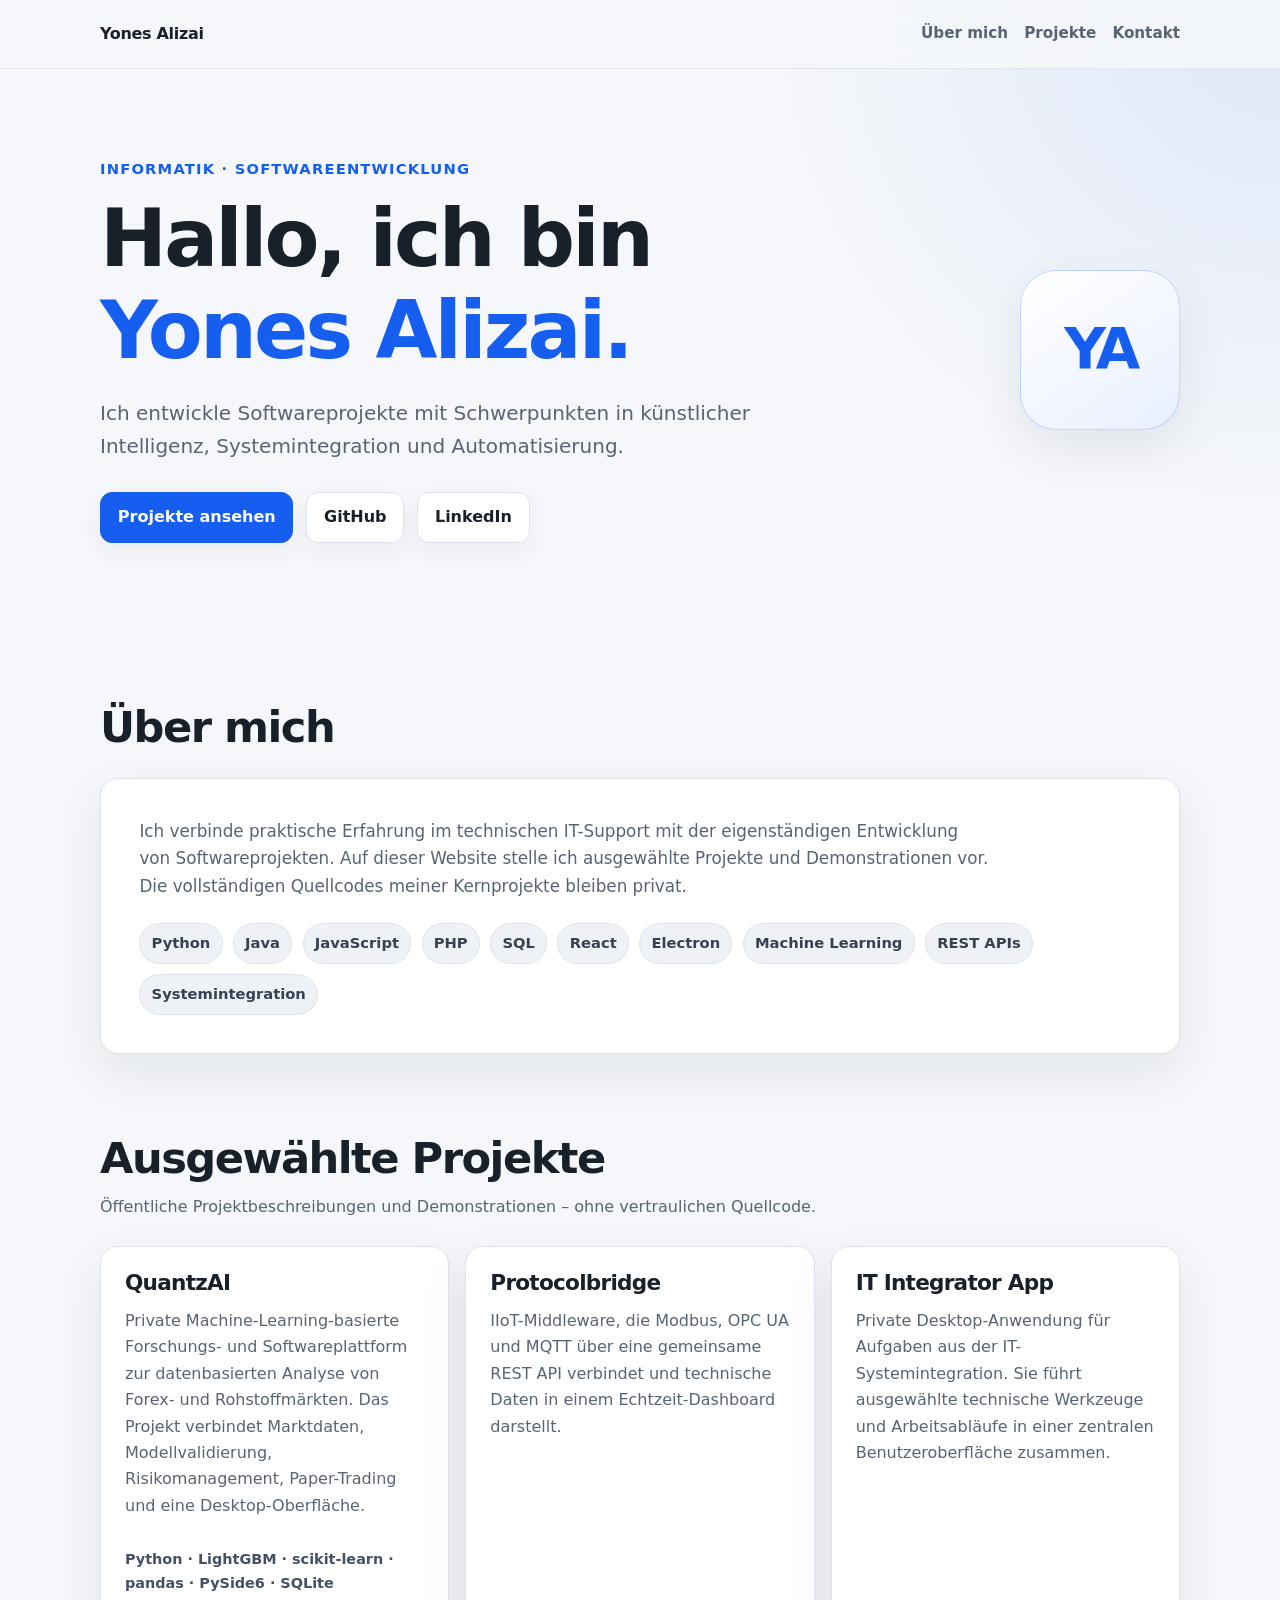
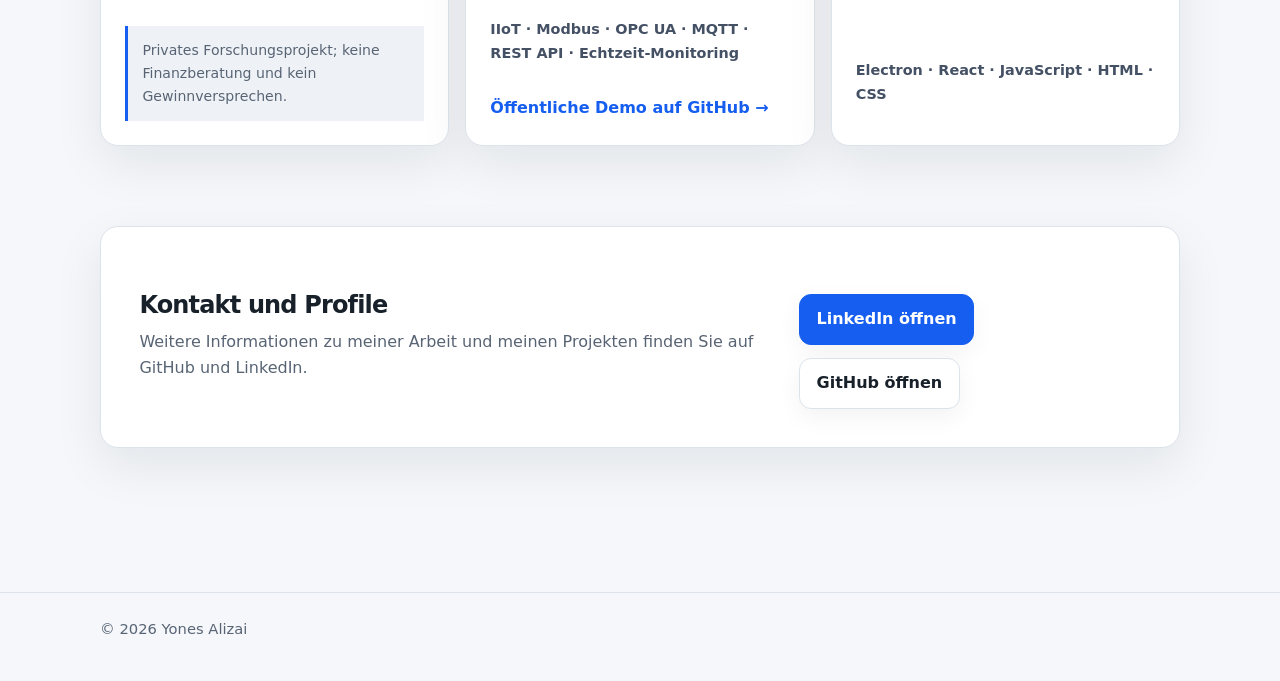
==== index.html @ c140646e "Add files via upload feat: persönliche Portfolio-Website erstellen" ====
<!doctype html>
<html lang="de">
<head>
  <meta charset="utf-8">
  <meta name="viewport" content="width=device-width, initial-scale=1">

  <title>Yones Alizai | Informatiker & Softwareentwickler</title>
  <meta name="description" content="Yones Alizai – Informatiker und Softwareentwickler mit Schwerpunkten in künstlicher Intelligenz, Systemintegration und Automatisierung. Projekte: QuantzAI, Protocolbridge und IT Integrator App.">
  <meta name="author" content="Yones Alizai">
  <meta name="robots" content="index, follow">
  <link rel="canonical" href="https://yonesit.github.io/">

  <meta property="og:type" content="website">
  <meta property="og:locale" content="de_DE">
  <meta property="og:title" content="Yones Alizai | Informatiker & Softwareentwickler">
  <meta property="og:description" content="Softwareentwicklung, künstliche Intelligenz, Systemintegration und Automatisierung.">
  <meta property="og:url" content="https://yonesit.github.io/">
  <meta property="og:site_name" content="Yones Alizai">

  <style>
    :root {
      --background: #f5f7fa;
      --surface: #ffffff;
      --surface-muted: #eef2f6;
      --text: #18202a;
      --text-muted: #586474;
      --accent: #155eef;
      --accent-dark: #0d47bd;
      --border: #dce3eb;
      --shadow: 0 18px 50px rgba(15, 23, 42, 0.08);
      --radius: 18px;
      --max-width: 1080px;
    }

    * {
      box-sizing: border-box;
    }

    html {
      scroll-behavior: smooth;
    }

    body {
      margin: 0;
      font-family: Inter, ui-sans-serif, system-ui, -apple-system, BlinkMacSystemFont,
        "Segoe UI", sans-serif;
      color: var(--text);
      background:
        radial-gradient(circle at top right, rgba(21, 94, 239, 0.10), transparent 32rem),
        var(--background);
      line-height: 1.65;
    }

    a {
      color: inherit;
    }

    .container {
      width: min(calc(100% - 2rem), var(--max-width));
      margin-inline: auto;
    }

    .site-header {
      position: sticky;
      top: 0;
      z-index: 10;
      border-bottom: 1px solid rgba(220, 227, 235, 0.85);
      background: rgba(245, 247, 250, 0.88);
      backdrop-filter: blur(14px);
    }

    .nav {
      min-height: 68px;
      display: flex;
      align-items: center;
      justify-content: space-between;
      gap: 1rem;
    }

    .brand {
      font-weight: 800;
      text-decoration: none;
      letter-spacing: -0.02em;
    }

    .nav-links {
      display: flex;
      flex-wrap: wrap;
      gap: 1rem;
    }

    .nav-links a {
      color: var(--text-muted);
      font-size: 0.95rem;
      font-weight: 650;
      text-decoration: none;
    }

    .nav-links a:hover,
    .nav-links a:focus-visible {
      color: var(--accent);
    }

    main {
      padding: 5.5rem 0 4rem;
    }

    .hero {
      display: grid;
      grid-template-columns: minmax(0, 1fr) auto;
      align-items: center;
      gap: 3rem;
      padding-bottom: 5rem;
    }

    .eyebrow {
      margin: 0 0 0.75rem;
      color: var(--accent);
      font-size: 0.92rem;
      font-weight: 800;
      letter-spacing: 0.08em;
      text-transform: uppercase;
    }

    h1,
    h2,
    h3 {
      margin-top: 0;
      line-height: 1.15;
      letter-spacing: -0.035em;
    }

    h1 {
      max-width: 820px;
      margin-bottom: 1.25rem;
      font-size: clamp(2.5rem, 7vw, 5rem);
    }

    h1 span {
      color: var(--accent);
    }

    .lead {
      max-width: 760px;
      margin: 0;
      color: var(--text-muted);
      font-size: clamp(1.08rem, 2vw, 1.25rem);
    }

    .hero-mark {
      width: 160px;
      aspect-ratio: 1;
      display: grid;
      place-items: center;
      border: 1px solid rgba(21, 94, 239, 0.22);
      border-radius: 36px;
      background: linear-gradient(145deg, var(--surface), #e8efff);
      box-shadow: var(--shadow);
      color: var(--accent);
      font-size: 3.6rem;
      font-weight: 900;
      letter-spacing: -0.08em;
    }

    .actions {
      display: flex;
      flex-wrap: wrap;
      gap: 0.8rem;
      margin-top: 1.8rem;
    }

    .button {
      display: inline-flex;
      align-items: center;
      justify-content: center;
      min-height: 46px;
      padding: 0.7rem 1.05rem;
      border: 1px solid var(--border);
      border-radius: 12px;
      background: var(--surface);
      font-weight: 750;
      text-decoration: none;
      box-shadow: 0 8px 24px rgba(15, 23, 42, 0.05);
    }

    .button-primary {
      border-color: var(--accent);
      background: var(--accent);
      color: white;
    }

    .button:hover,
    .button:focus-visible {
      transform: translateY(-1px);
    }

    section {
      scroll-margin-top: 92px;
      margin-bottom: 5rem;
    }

    .section-heading {
      max-width: 720px;
      margin-bottom: 1.6rem;
    }

    .section-heading h2 {
      margin-bottom: 0.65rem;
      font-size: clamp(1.9rem, 4vw, 2.7rem);
    }

    .section-heading p {
      margin: 0;
      color: var(--text-muted);
    }

    .about-card,
    .project-card,
    .contact-card {
      border: 1px solid var(--border);
      border-radius: var(--radius);
      background: var(--surface);
      box-shadow: var(--shadow);
    }

    .about-card {
      padding: clamp(1.5rem, 4vw, 2.4rem);
    }

    .about-card p {
      max-width: 850px;
      margin: 0;
      color: var(--text-muted);
      font-size: 1.05rem;
    }

    .skills {
      display: flex;
      flex-wrap: wrap;
      gap: 0.65rem;
      margin-top: 1.4rem;
    }

    .skill {
      padding: 0.45rem 0.7rem;
      border: 1px solid var(--border);
      border-radius: 999px;
      background: var(--surface-muted);
      color: #364152;
      font-size: 0.92rem;
      font-weight: 700;
    }

    .project-grid {
      display: grid;
      grid-template-columns: repeat(3, minmax(0, 1fr));
      gap: 1rem;
    }

    .project-card {
      display: flex;
      flex-direction: column;
      padding: 1.5rem;
    }

    .project-card h3 {
      margin-bottom: 0.75rem;
      font-size: 1.35rem;
    }

    .project-card p {
      margin-top: 0;
      color: var(--text-muted);
    }

    .project-card .meta {
      margin-top: auto;
      padding-top: 0.8rem;
      color: #445064;
      font-size: 0.9rem;
      font-weight: 700;
    }

    .project-link {
      display: inline-block;
      margin-top: 0.9rem;
      color: var(--accent);
      font-weight: 800;
      text-decoration: none;
    }

    .notice {
      margin-top: 1rem;
      padding: 0.8rem 0.9rem;
      border-left: 3px solid var(--accent);
      background: var(--surface-muted);
      color: var(--text-muted);
      font-size: 0.88rem;
    }

    .contact-card {
      display: flex;
      align-items: center;
      justify-content: space-between;
      gap: 1.5rem;
      padding: clamp(1.5rem, 4vw, 2.4rem);
    }

    .contact-card h2 {
      margin-bottom: 0.55rem;
    }

    .contact-card p {
      max-width: 650px;
      margin: 0;
      color: var(--text-muted);
    }

    footer {
      padding: 1.5rem 0 2.5rem;
      border-top: 1px solid var(--border);
      color: var(--text-muted);
      font-size: 0.92rem;
    }

    @media (max-width: 850px) {
      .hero {
        grid-template-columns: 1fr;
      }

      .hero-mark {
        display: none;
      }

      .project-grid {
        grid-template-columns: 1fr;
      }
    }

    @media (max-width: 620px) {
      main {
        padding-top: 3.5rem;
      }

      .nav {
        align-items: flex-start;
        flex-direction: column;
        padding: 0.8rem 0;
      }

      .nav-links {
        gap: 0.75rem;
      }

      .contact-card {
        align-items: flex-start;
        flex-direction: column;
      }
    }
  </style>

  <script type="application/ld+json">
  {
    "@context": "https://schema.org",
    "@type": "ProfilePage",
    "mainEntity": {
      "@type": "Person",
      "name": "Yones Alizai",
      "url": "https://yonesit.github.io/",
      "jobTitle": "Informatiker und Softwareentwickler",
      "description": "Informatiker und Softwareentwickler mit Schwerpunkten in künstlicher Intelligenz, Systemintegration und Automatisierung.",
      "sameAs": [
        "https://github.com/yonesit",
        "https://www.linkedin.com/in/yones-alizai-8b3046333"
      ],
      "knowsAbout": [
        "Softwareentwicklung",
        "Künstliche Intelligenz",
        "Systemintegration",
        "Automatisierung",
        "Python",
        "Java",
        "React",
        "Electron",
        "Machine Learning"
      ]
    }
  }
  </script>
</head>

<body>
  <header class="site-header">
    <nav class="container nav" aria-label="Hauptnavigation">
      <a class="brand" href="#start">Yones Alizai</a>
      <div class="nav-links">
        <a href="#ueber-mich">Über mich</a>
        <a href="#projekte">Projekte</a>
        <a href="#kontakt">Kontakt</a>
      </div>
    </nav>
  </header>

  <main id="start">
    <div class="container">
      <section class="hero" aria-labelledby="hero-title">
        <div>
          <p class="eyebrow">Informatik · Softwareentwicklung</p>
          <h1 id="hero-title">Hallo, ich bin <span>Yones Alizai.</span></h1>
          <p class="lead">
            Ich entwickle Softwareprojekte mit Schwerpunkten in künstlicher
            Intelligenz, Systemintegration und Automatisierung.
          </p>

          <div class="actions">
            <a class="button button-primary" href="#projekte">Projekte ansehen</a>
            <a class="button" href="https://github.com/yonesit" rel="me">GitHub</a>
            <a class="button" href="https://www.linkedin.com/in/yones-alizai-8b3046333" rel="me">LinkedIn</a>
          </div>
        </div>

        <div class="hero-mark" aria-hidden="true">YA</div>
      </section>

      <section id="ueber-mich" aria-labelledby="about-title">
        <div class="section-heading">
          <h2 id="about-title">Über mich</h2>
        </div>

        <div class="about-card">
          <p>
            Ich verbinde praktische Erfahrung im technischen IT-Support mit der
            eigenständigen Entwicklung von Softwareprojekten. Auf dieser Website
            stelle ich ausgewählte Projekte und Demonstrationen vor. Die
            vollständigen Quellcodes meiner Kernprojekte bleiben privat.
          </p>

          <div class="skills" aria-label="Kenntnisse">
            <span class="skill">Python</span>
            <span class="skill">Java</span>
            <span class="skill">JavaScript</span>
            <span class="skill">PHP</span>
            <span class="skill">SQL</span>
            <span class="skill">React</span>
            <span class="skill">Electron</span>
            <span class="skill">Machine Learning</span>
            <span class="skill">REST APIs</span>
            <span class="skill">Systemintegration</span>
          </div>
        </div>
      </section>

      <section id="projekte" aria-labelledby="projects-title">
        <div class="section-heading">
          <h2 id="projects-title">Ausgewählte Projekte</h2>
          <p>
            Öffentliche Projektbeschreibungen und Demonstrationen – ohne vertraulichen Quellcode.
          </p>
        </div>

        <div class="project-grid">
          <article class="project-card">
            <h3>QuantzAI</h3>
            <p>
              Private Machine-Learning-basierte Forschungs- und Softwareplattform
              zur datenbasierten Analyse von Forex- und Rohstoffmärkten.
              Das Projekt verbindet Marktdaten, Modellvalidierung,
              Risikomanagement, Paper-Trading und eine Desktop-Oberfläche.
            </p>
            <p class="meta">
              Python · LightGBM · scikit-learn · pandas · PySide6 · SQLite
            </p>
            <div class="notice">
              Privates Forschungsprojekt; keine Finanzberatung und kein Gewinnversprechen.
            </div>
          </article>

          <article class="project-card">
            <h3>Protocolbridge</h3>
            <p>
              IIoT-Middleware, die Modbus, OPC UA und MQTT über eine gemeinsame
              REST API verbindet und technische Daten in einem
              Echtzeit-Dashboard darstellt.
            </p>
            <p class="meta">
              IIoT · Modbus · OPC UA · MQTT · REST API · Echtzeit-Monitoring
            </p>
            <a class="project-link" href="https://github.com/yonesit/protocolbridge-demo">
              Öffentliche Demo auf GitHub →
            </a>
          </article>

          <article class="project-card">
            <h3>IT Integrator App</h3>
            <p>
              Private Desktop-Anwendung für Aufgaben aus der IT-Systemintegration.
              Sie führt ausgewählte technische Werkzeuge und Arbeitsabläufe in
              einer zentralen Benutzeroberfläche zusammen.
            </p>
            <p class="meta">
              Electron · React · JavaScript · HTML · CSS
            </p>
          </article>
        </div>
      </section>

      <section id="kontakt" aria-labelledby="contact-title">
        <div class="contact-card">
          <div>
            <h2 id="contact-title">Kontakt und Profile</h2>
            <p>
              Weitere Informationen zu meiner Arbeit und meinen Projekten finden
              Sie auf GitHub und LinkedIn.
            </p>
          </div>

          <div class="actions">
            <a class="button button-primary" href="https://www.linkedin.com/in/yones-alizai-8b3046333">
              LinkedIn öffnen
            </a>
            <a class="button" href="https://github.com/yonesit">
              GitHub öffnen
            </a>
          </div>
        </div>
      </section>
    </div>
  </main>

  <footer>
    <div class="container">
      © <span id="year"></span> Yones Alizai
    </div>
  </footer>

  <script>
    document.getElementById("year").textContent = new Date().getFullYear();
  </script>
</body>
</html>
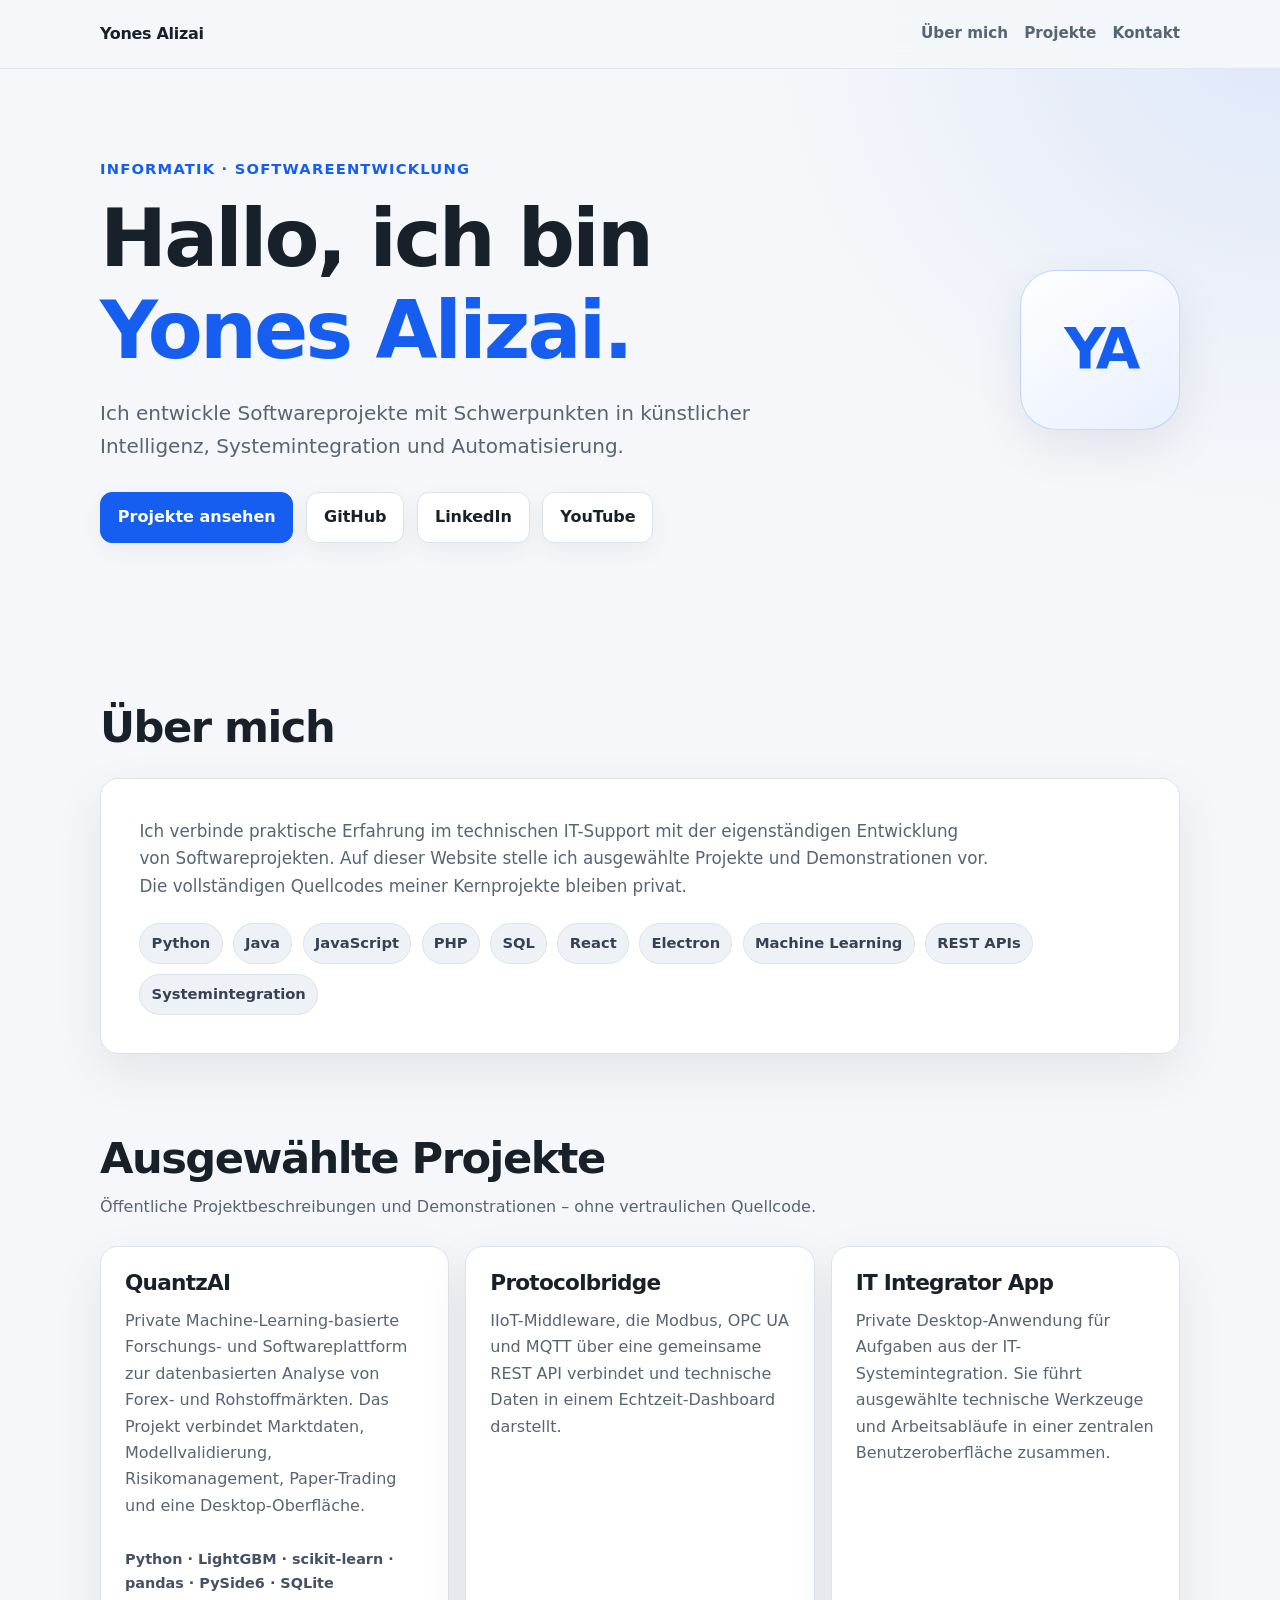
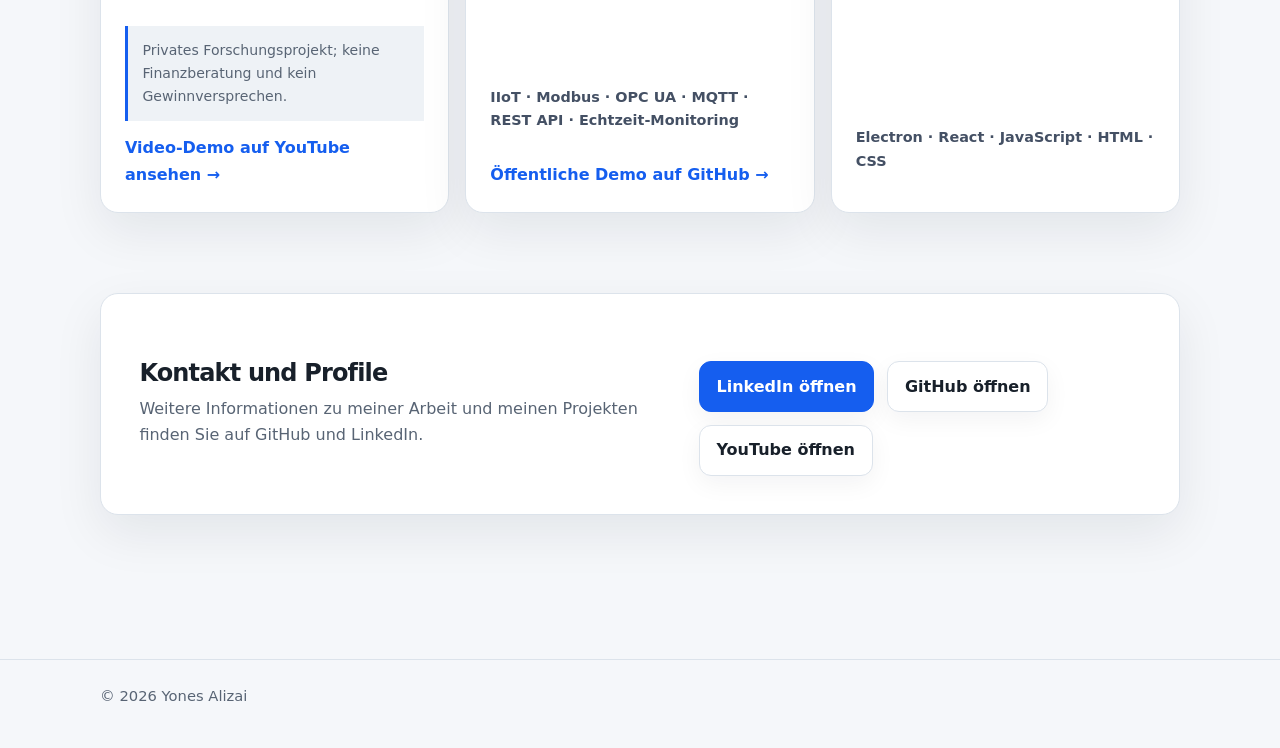
==== commit 71137c71: "Update index.html mit youtube video" ====
--- a/index.html
+++ b/index.html
@@ -1,3 +1,4 @@
+
 <!doctype html>
 <html lang="de">
 <head>
@@ -371,7 +372,8 @@
       "description": "Informatiker und Softwareentwickler mit Schwerpunkten in künstlicher Intelligenz, Systemintegration und Automatisierung.",
       "sameAs": [
         "https://github.com/yonesit",
-        "https://www.linkedin.com/in/yones-alizai-8b3046333"
+        "https://www.linkedin.com/in/yones-alizai-8b3046333",
+        "https://www.youtube.com/@yones-alizai"
       ],
       "knowsAbout": [
         "Softwareentwicklung",
@@ -416,6 +418,7 @@
             <a class="button button-primary" href="#projekte">Projekte ansehen</a>
             <a class="button" href="https://github.com/yonesit" rel="me">GitHub</a>
             <a class="button" href="https://www.linkedin.com/in/yones-alizai-8b3046333" rel="me">LinkedIn</a>
+            <a class="button" href="https://www.youtube.com/@yones-alizai" rel="me">YouTube</a>
           </div>
         </div>
 
@@ -473,6 +476,9 @@
             <div class="notice">
               Privates Forschungsprojekt; keine Finanzberatung und kein Gewinnversprechen.
             </div>
+            <a class="project-link" href="https://youtu.be/-rbE4jQJ4iU">
+              Video-Demo auf YouTube ansehen →
+            </a>
           </article>
 
           <article class="project-card">
@@ -521,6 +527,9 @@
             <a class="button" href="https://github.com/yonesit">
               GitHub öffnen
             </a>
+            <a class="button" href="https://www.youtube.com/@yones-alizai">
+              YouTube öffnen
+            </a>
           </div>
         </div>
       </section>
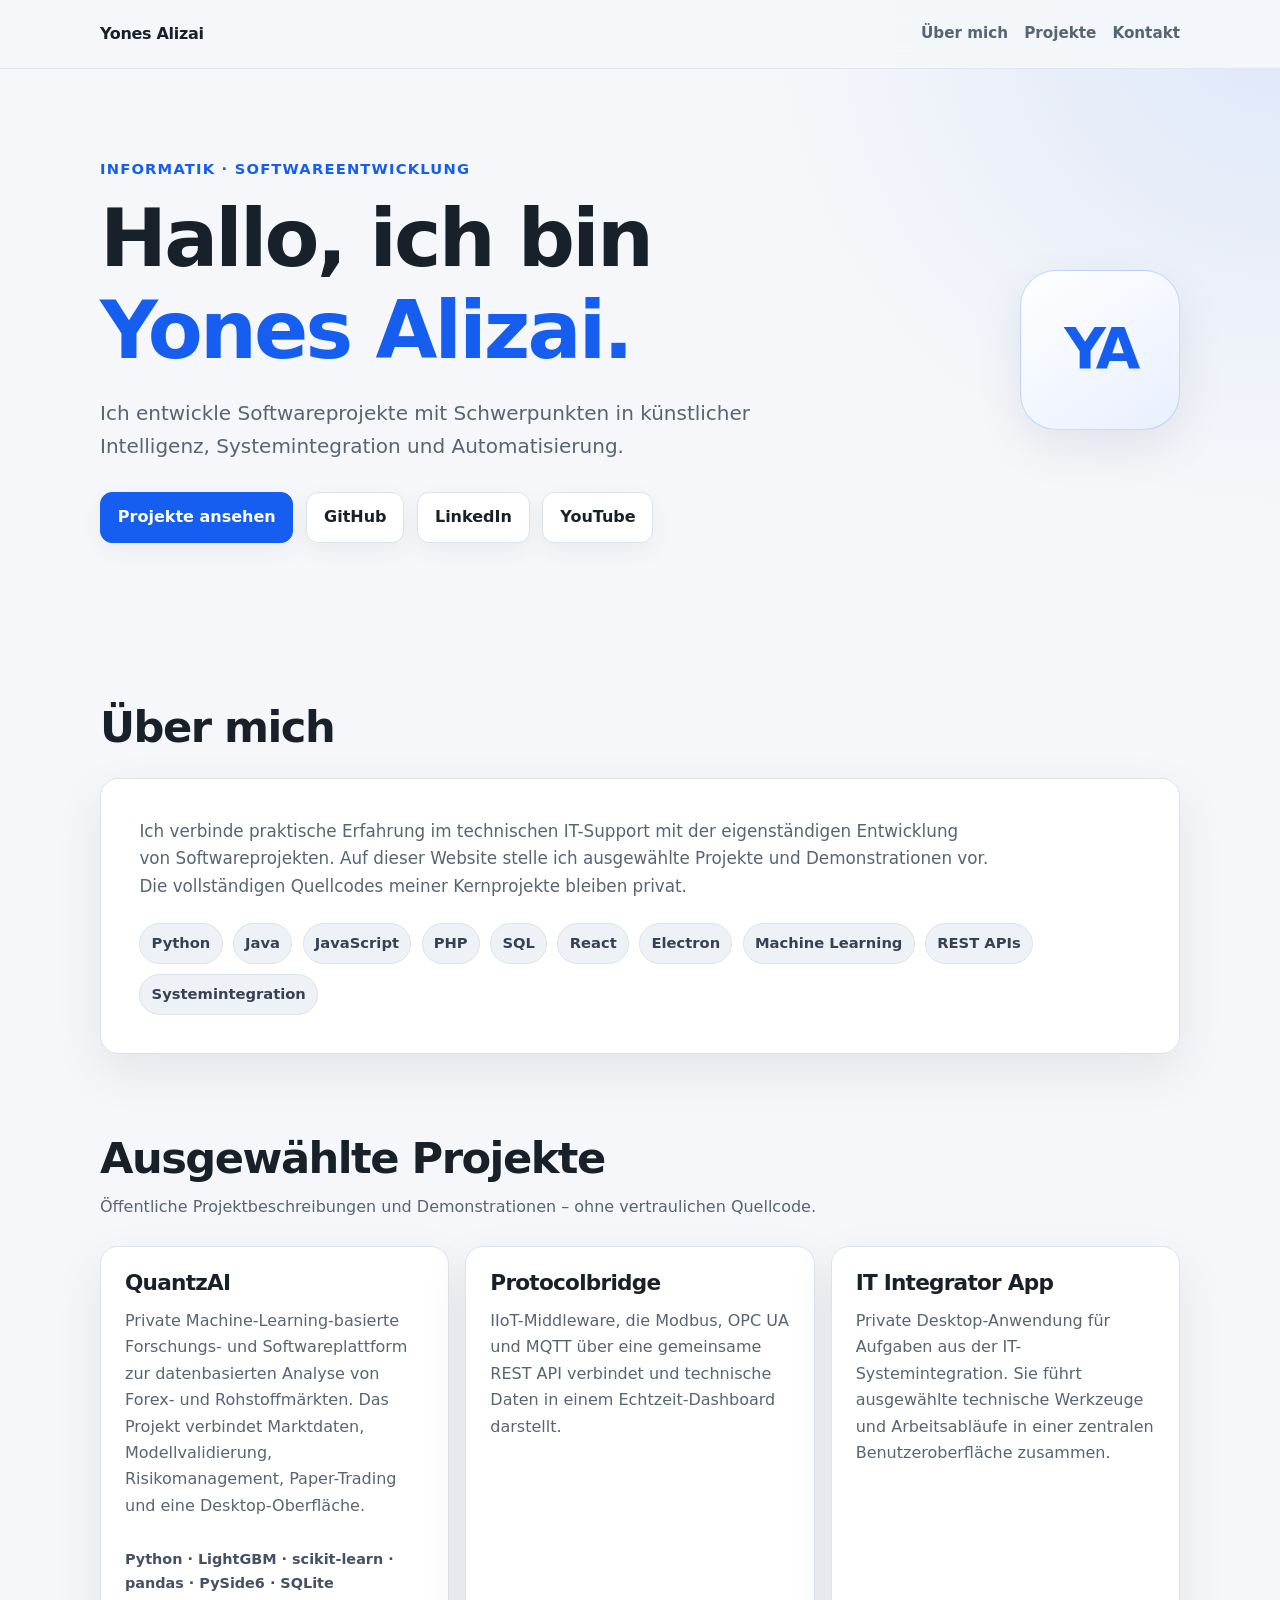
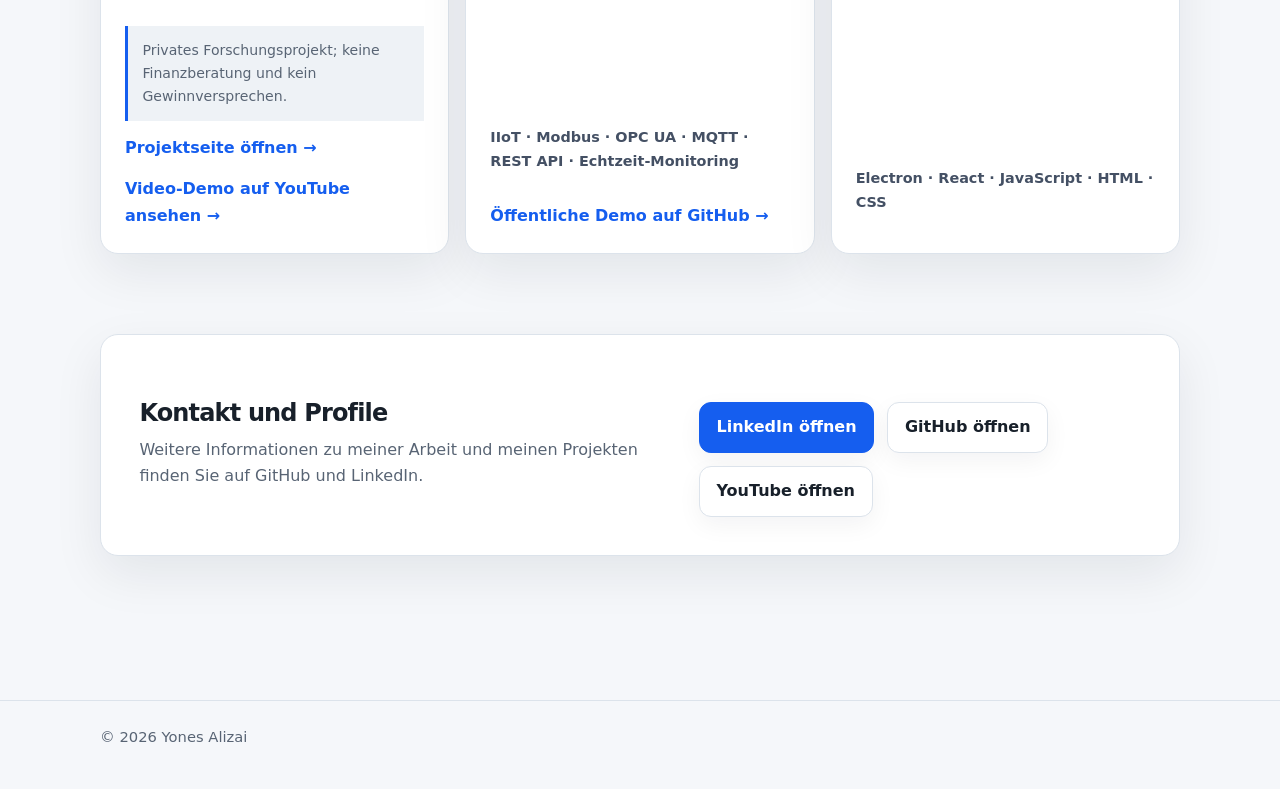
==== commit f71adf5a: "Add files via upload" ====
--- a/index.html
+++ b/index.html
@@ -1,4 +1,3 @@
-
 <!doctype html>
 <html lang="de">
 <head>
@@ -476,6 +475,9 @@
             <div class="notice">
               Privates Forschungsprojekt; keine Finanzberatung und kein Gewinnversprechen.
             </div>
+            <a class="project-link" href="quantzai.html">
+              Projektseite öffnen →
+            </a>
             <a class="project-link" href="https://youtu.be/-rbE4jQJ4iU">
               Video-Demo auf YouTube ansehen →
             </a>
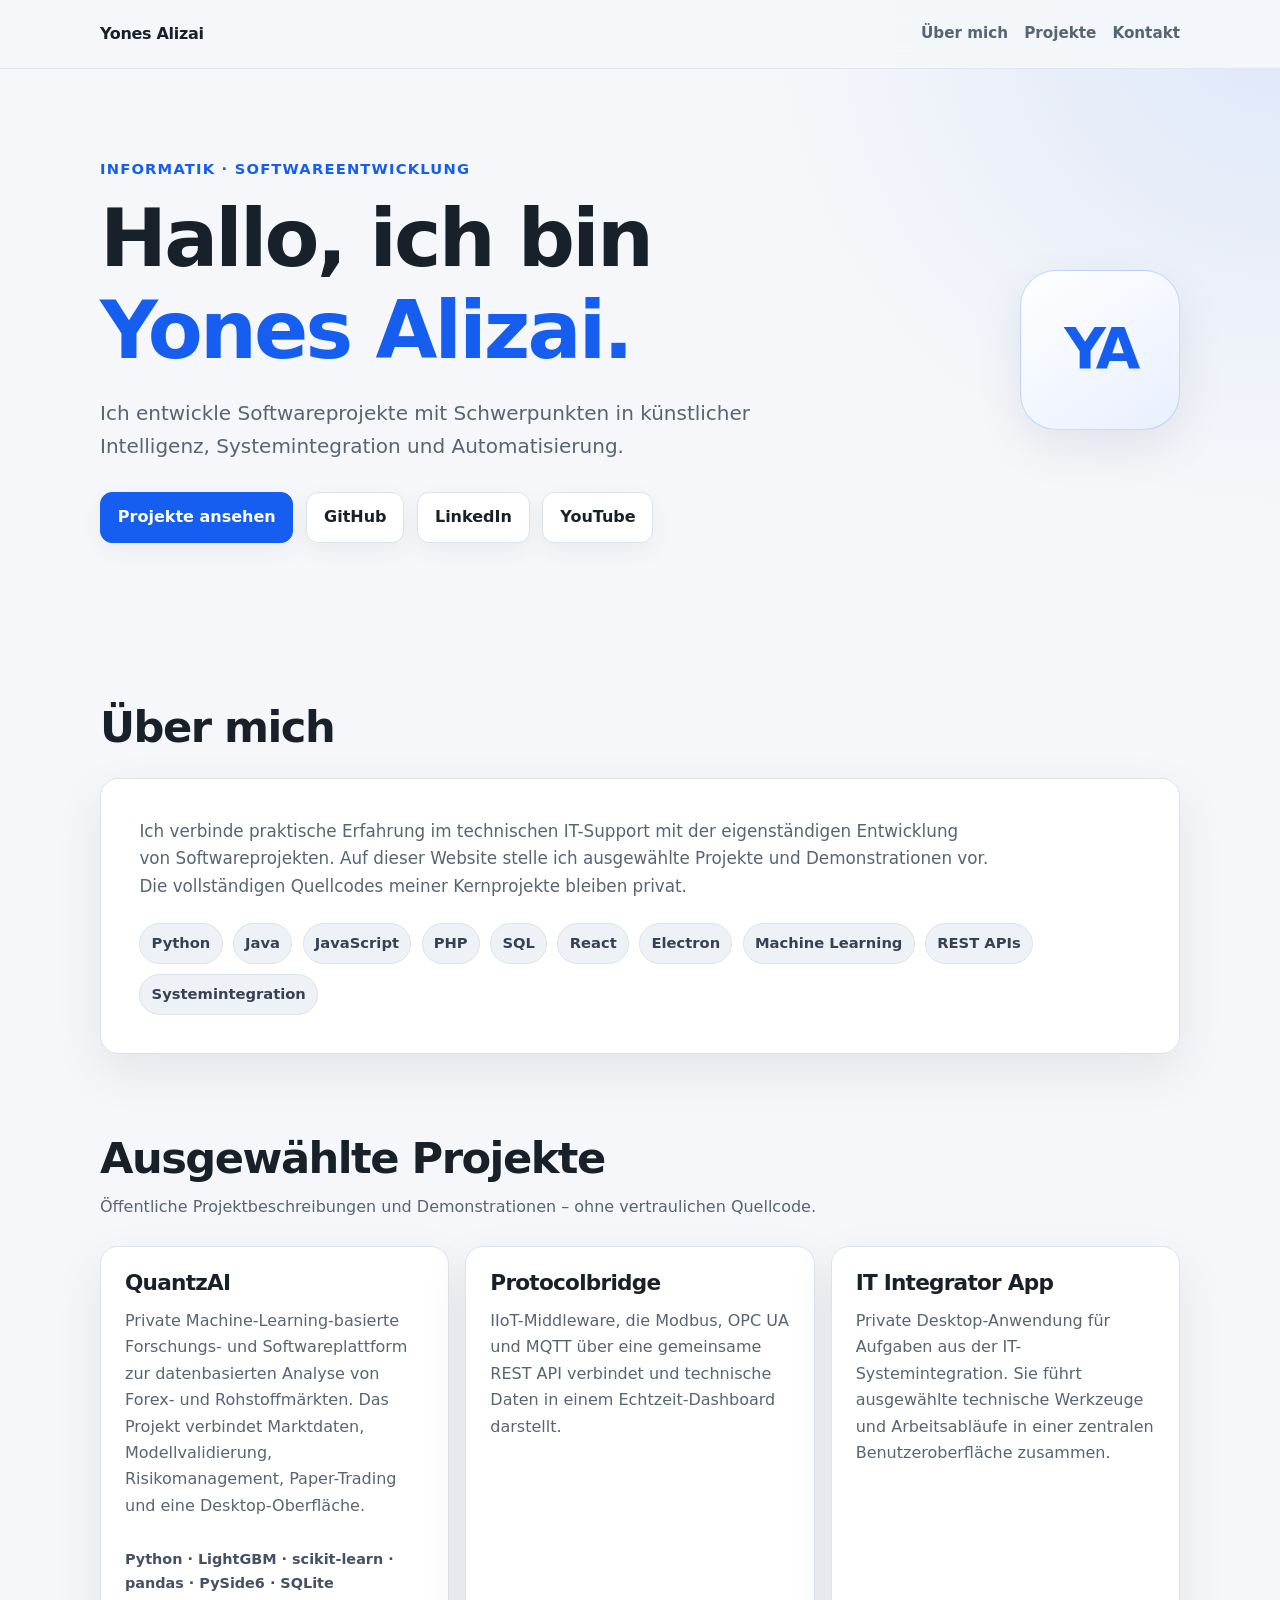
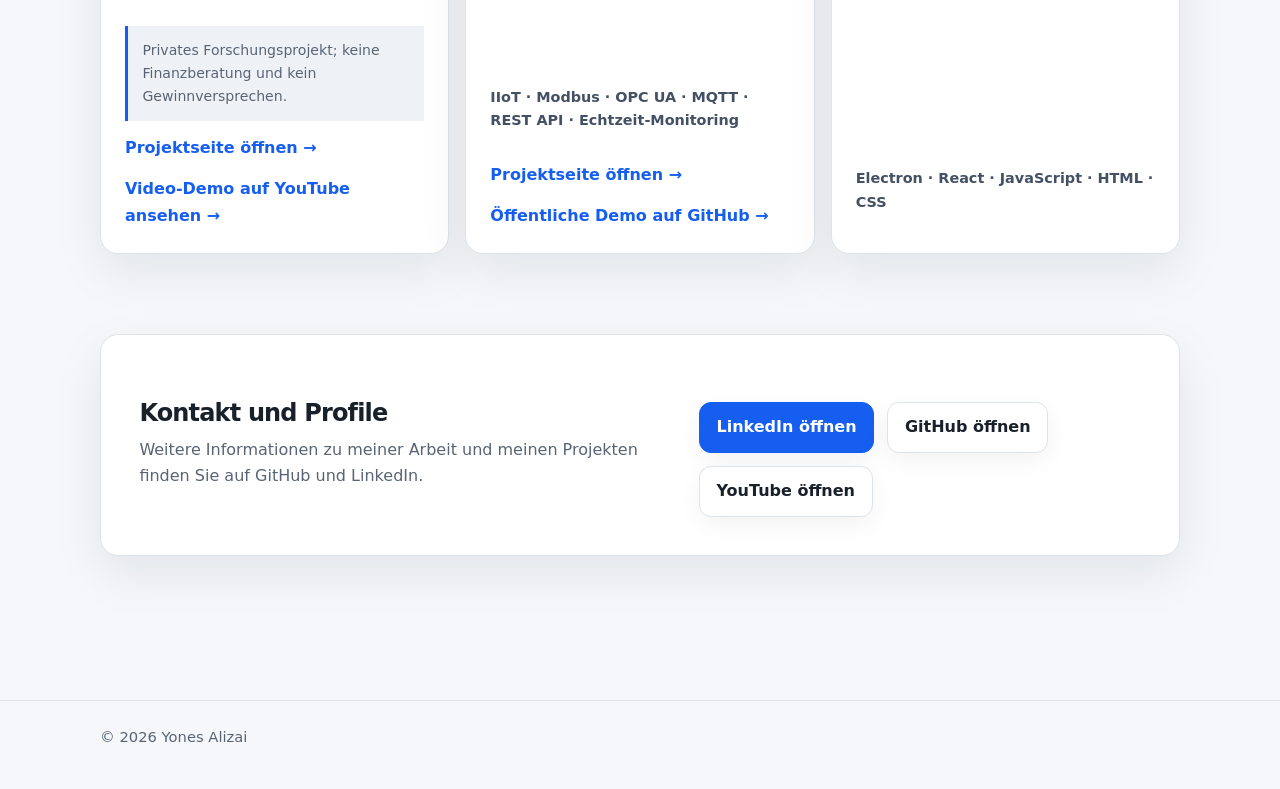
==== commit 2238afec: "Update index.html feat: Protocolbridge-Link auf Startseite ergänzen" ====
--- a/index.html
+++ b/index.html
@@ -493,6 +493,9 @@
             <p class="meta">
               IIoT · Modbus · OPC UA · MQTT · REST API · Echtzeit-Monitoring
             </p>
+            <a class="project-link" href="protocolbridge.html">
+              Projektseite öffnen →
+            </a>
             <a class="project-link" href="https://github.com/yonesit/protocolbridge-demo">
               Öffentliche Demo auf GitHub →
             </a>
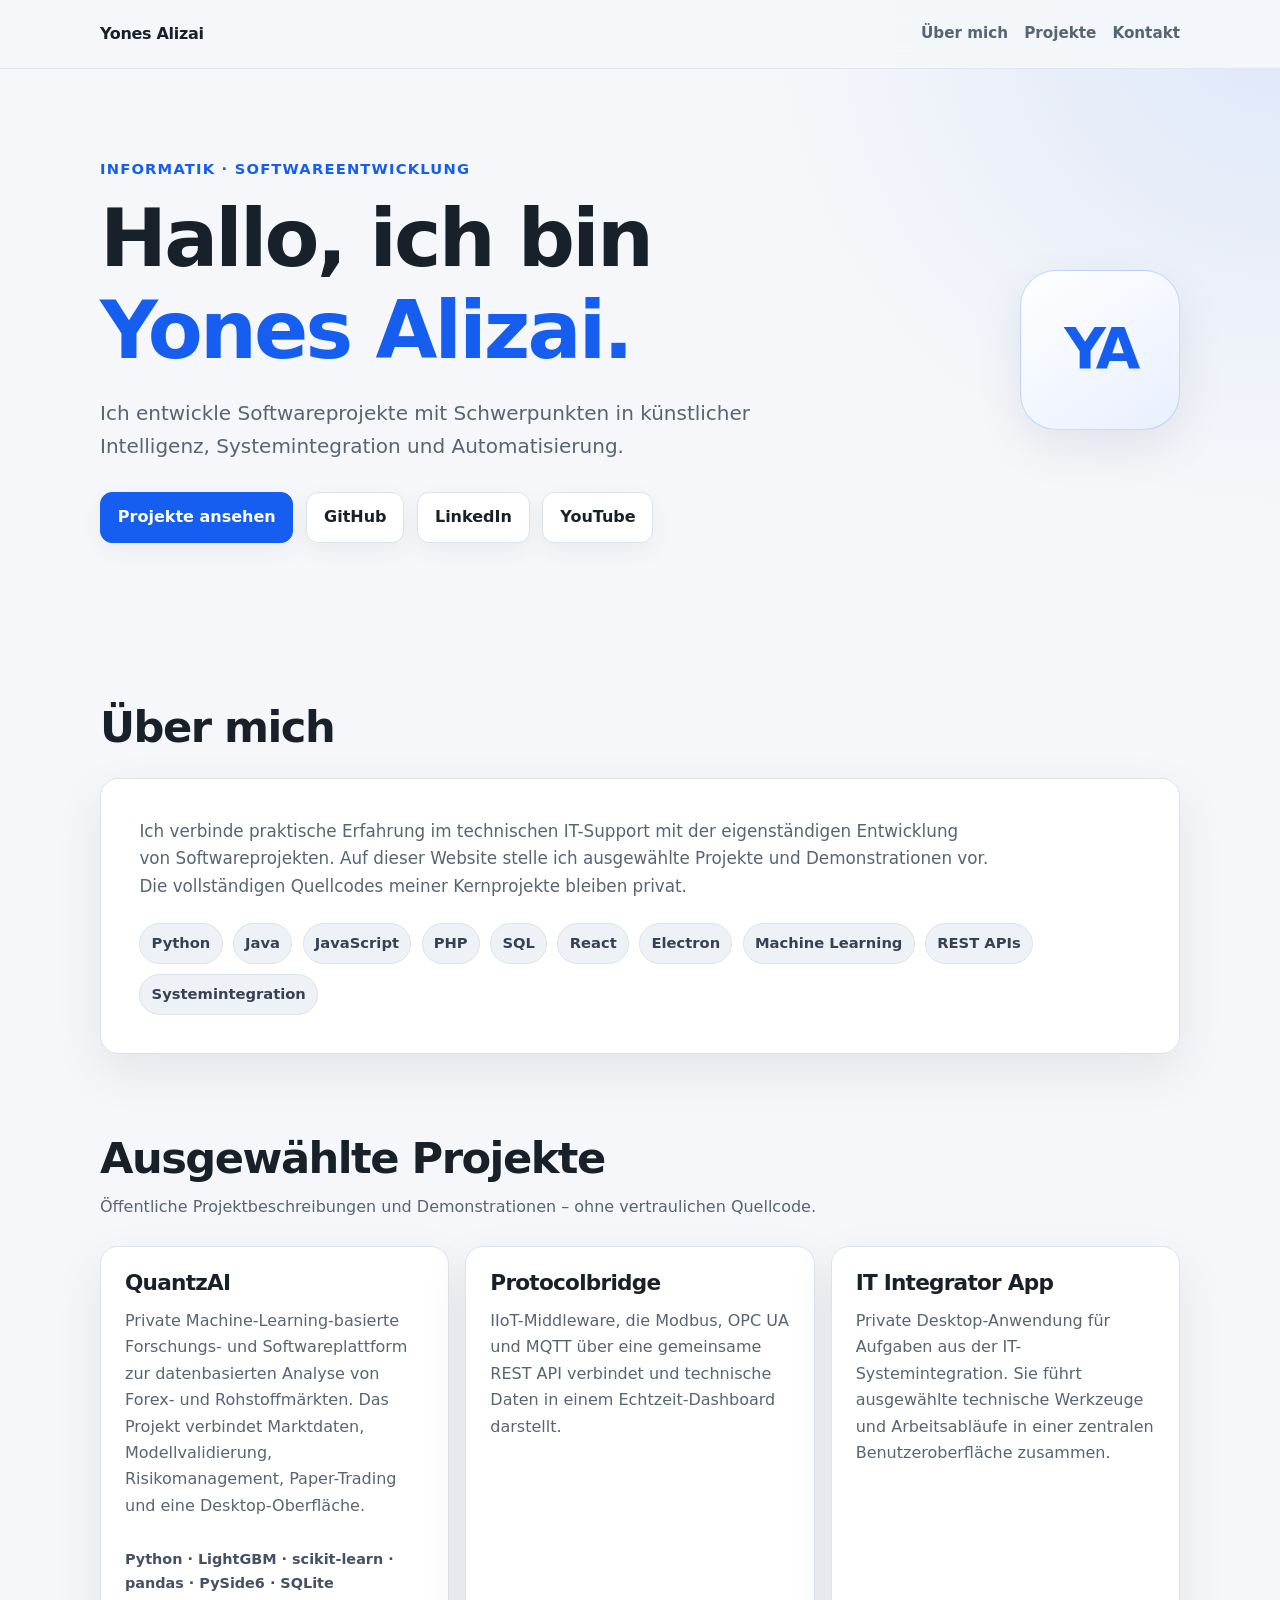
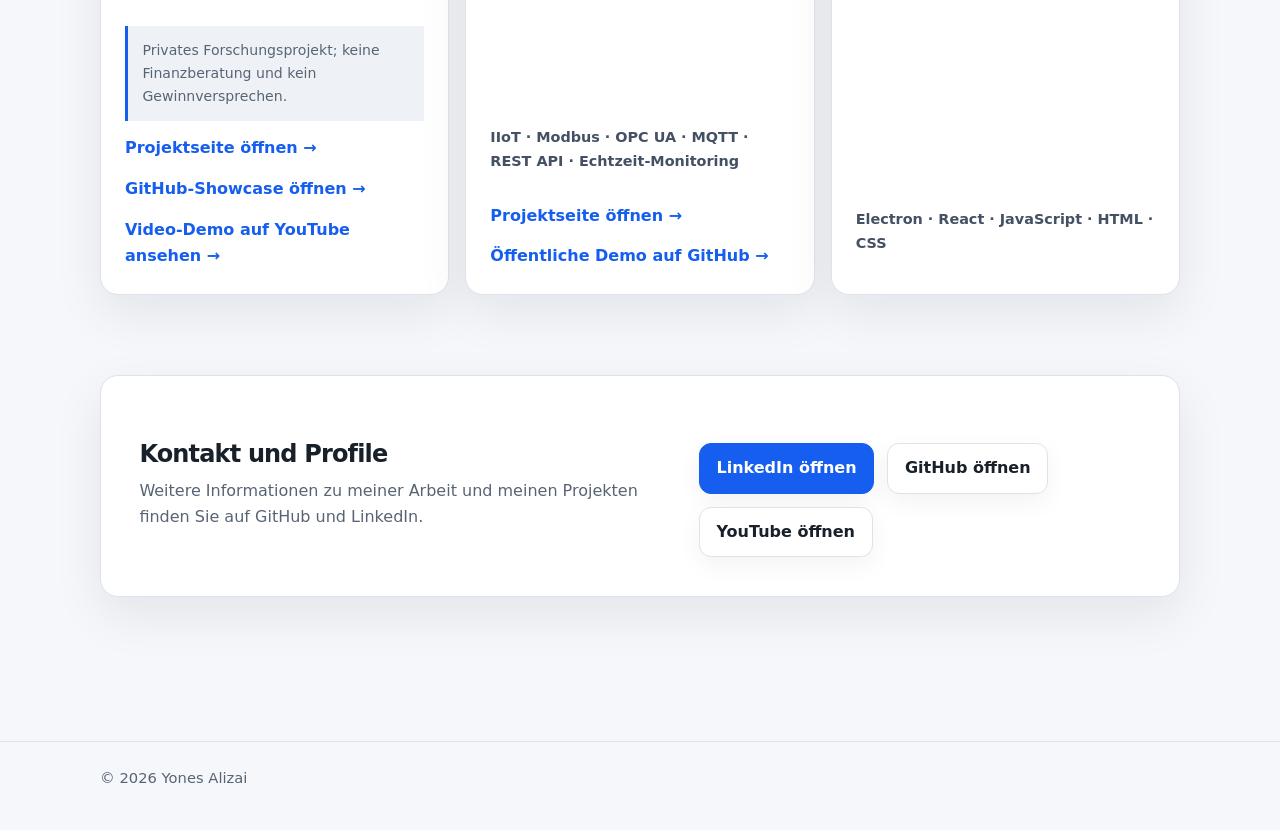
==== commit 58d9efa6: "feat: QuantzAI-Showcase mit Portfolio verknüpfen" ====
--- a/index.html
+++ b/index.html
@@ -478,6 +478,9 @@
             <a class="project-link" href="quantzai.html">
               Projektseite öffnen →
             </a>
+            <a class="project-link" href="https://github.com/yonesit/quantzai-showcase">
+              GitHub-Showcase öffnen →
+            </a>
             <a class="project-link" href="https://youtu.be/-rbE4jQJ4iU">
               Video-Demo auf YouTube ansehen →
             </a>
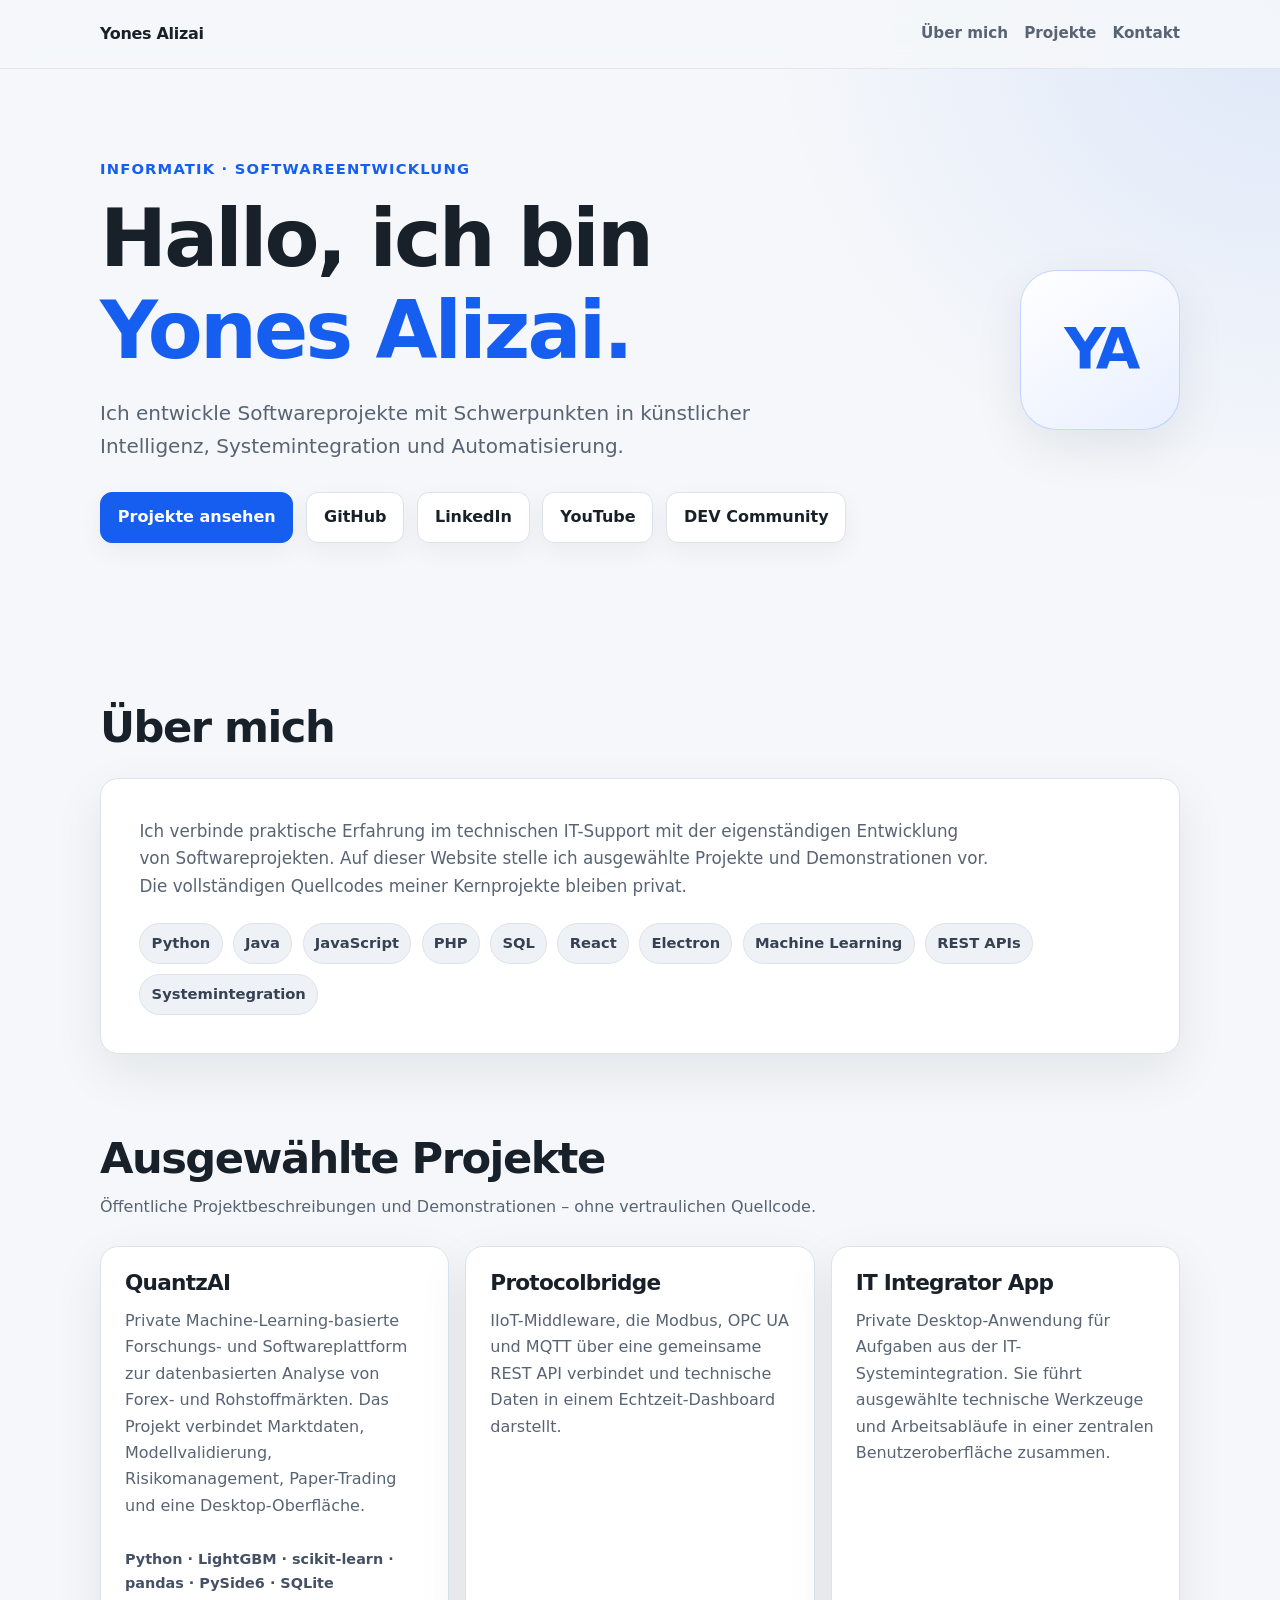
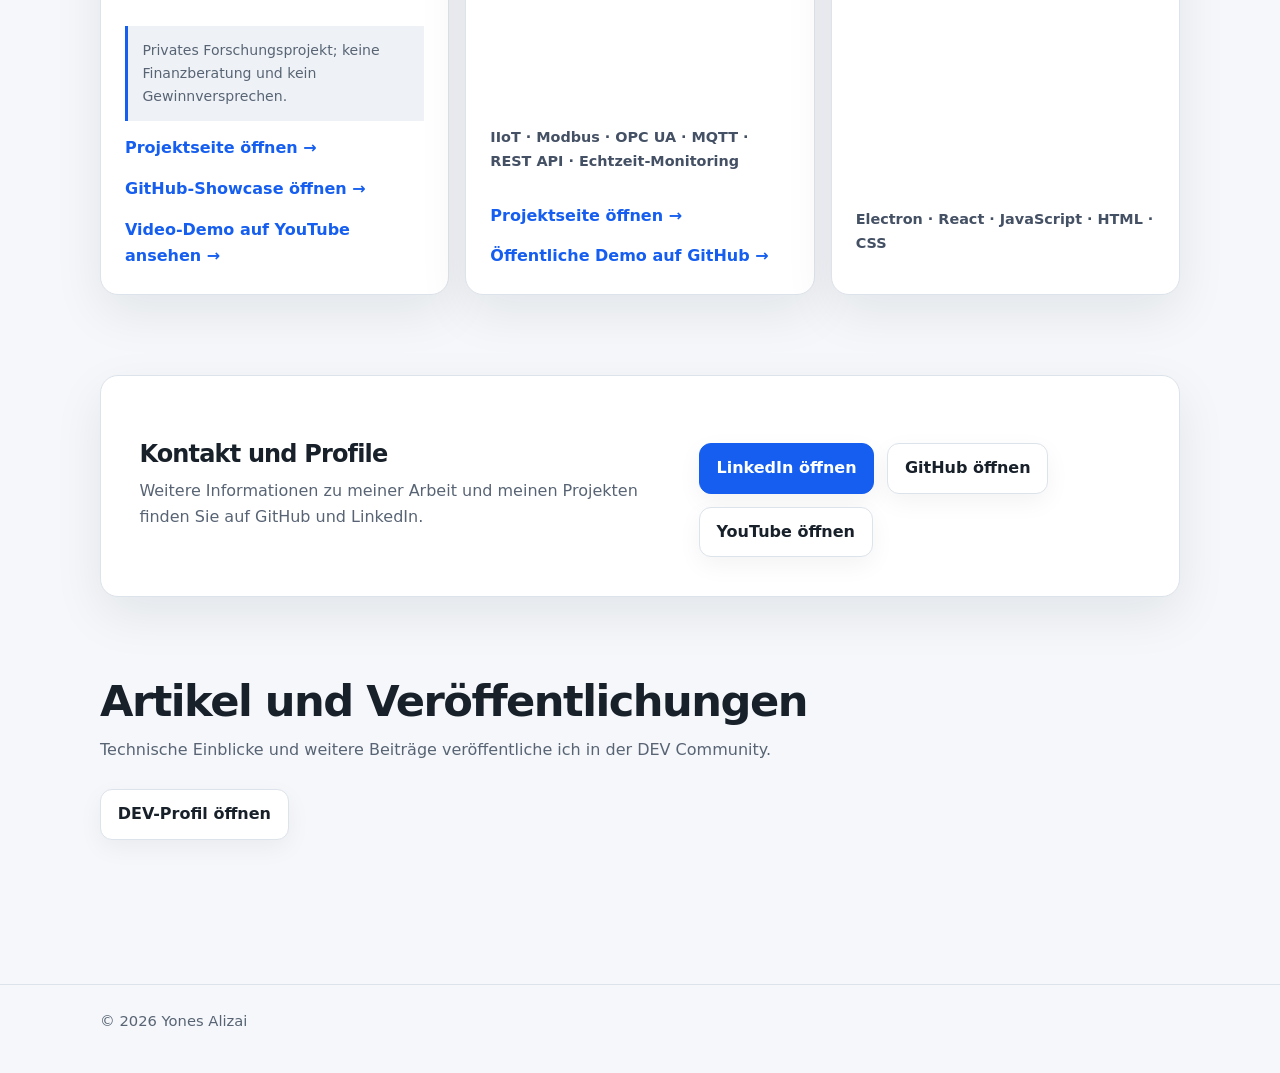
==== commit fd8676a5: "feat: technisches SEO und Website-Qualität verbessern" ====
--- a/index.html
+++ b/index.html
@@ -16,6 +16,10 @@
   <meta property="og:description" content="Softwareentwicklung, künstliche Intelligenz, Systemintegration und Automatisierung.">
   <meta property="og:url" content="https://yonesit.github.io/">
   <meta property="og:site_name" content="Yones Alizai">
+  <meta name="twitter:card" content="summary">
+  <meta name="twitter:title" content="Yones Alizai | Informatiker &amp; Softwareentwickler">
+  <meta name="twitter:description" content="Softwareentwicklung, künstliche Intelligenz, Systemintegration und Automatisierung.">
+  <link rel="icon" href="assets/favicon.svg" type="image/svg+xml">
 
   <style>
     :root {
@@ -36,6 +40,19 @@
       box-sizing: border-box;
     }
 
+    .skip-link {
+      position: absolute;
+      left: 1rem;
+      top: -4rem;
+      z-index: 20;
+      padding: 0.65rem 0.9rem;
+      border-radius: 0.5rem;
+      background: var(--text);
+      color: #fff;
+    }
+
+    .skip-link:focus { top: 1rem; }
+
     html {
       scroll-behavior: smooth;
     }
@@ -194,6 +211,11 @@
       transform: translateY(-1px);
     }
 
+    :focus-visible {
+      outline: 3px solid #ffb000;
+      outline-offset: 3px;
+    }
+
     section {
       scroll-margin-top: 92px;
       margin-bottom: 5rem;
@@ -372,7 +394,8 @@
       "sameAs": [
         "https://github.com/yonesit",
         "https://www.linkedin.com/in/yones-alizai-8b3046333",
-        "https://www.youtube.com/@yones-alizai"
+        "https://www.youtube.com/@yones-alizai",
+        "https://dev.to/yonesit"
       ],
       "knowsAbout": [
         "Softwareentwicklung",
@@ -391,6 +414,7 @@
 </head>
 
 <body>
+  <a class="skip-link" href="#start">Zum Hauptinhalt springen</a>
   <header class="site-header">
     <nav class="container nav" aria-label="Hauptnavigation">
       <a class="brand" href="#start">Yones Alizai</a>
@@ -418,6 +442,7 @@
             <a class="button" href="https://github.com/yonesit" rel="me">GitHub</a>
             <a class="button" href="https://www.linkedin.com/in/yones-alizai-8b3046333" rel="me">LinkedIn</a>
             <a class="button" href="https://www.youtube.com/@yones-alizai" rel="me">YouTube</a>
+            <a class="button" href="https://dev.to/yonesit" rel="me">DEV Community</a>
           </div>
         </div>
 
@@ -541,6 +566,14 @@
           </div>
         </div>
       </section>
+
+      <section id="veroeffentlichungen" aria-labelledby="publications-title">
+        <div class="section-heading">
+          <h2 id="publications-title">Artikel und Veröffentlichungen</h2>
+          <p>Technische Einblicke und weitere Beiträge veröffentliche ich in der DEV Community.</p>
+        </div>
+        <a class="button" href="https://dev.to/yonesit">DEV-Profil öffnen</a>
+      </section>
     </div>
   </main>
 
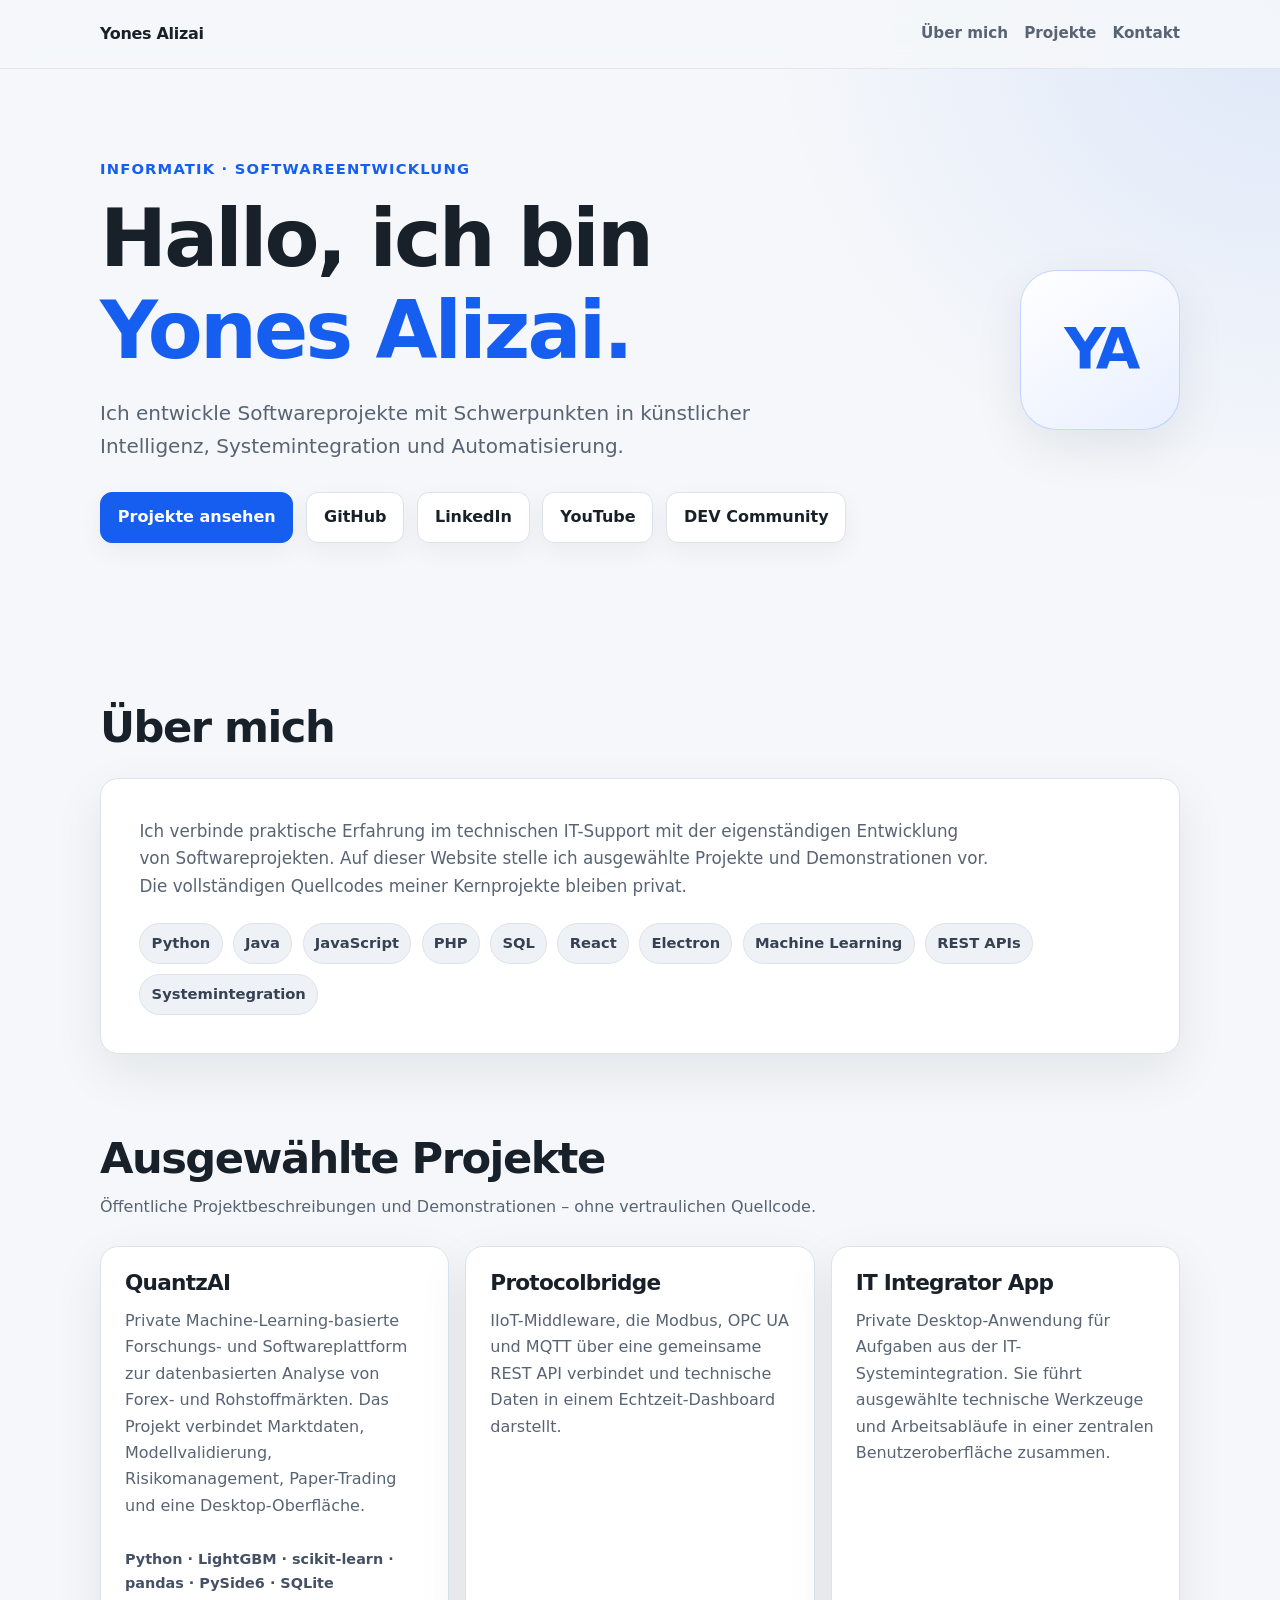
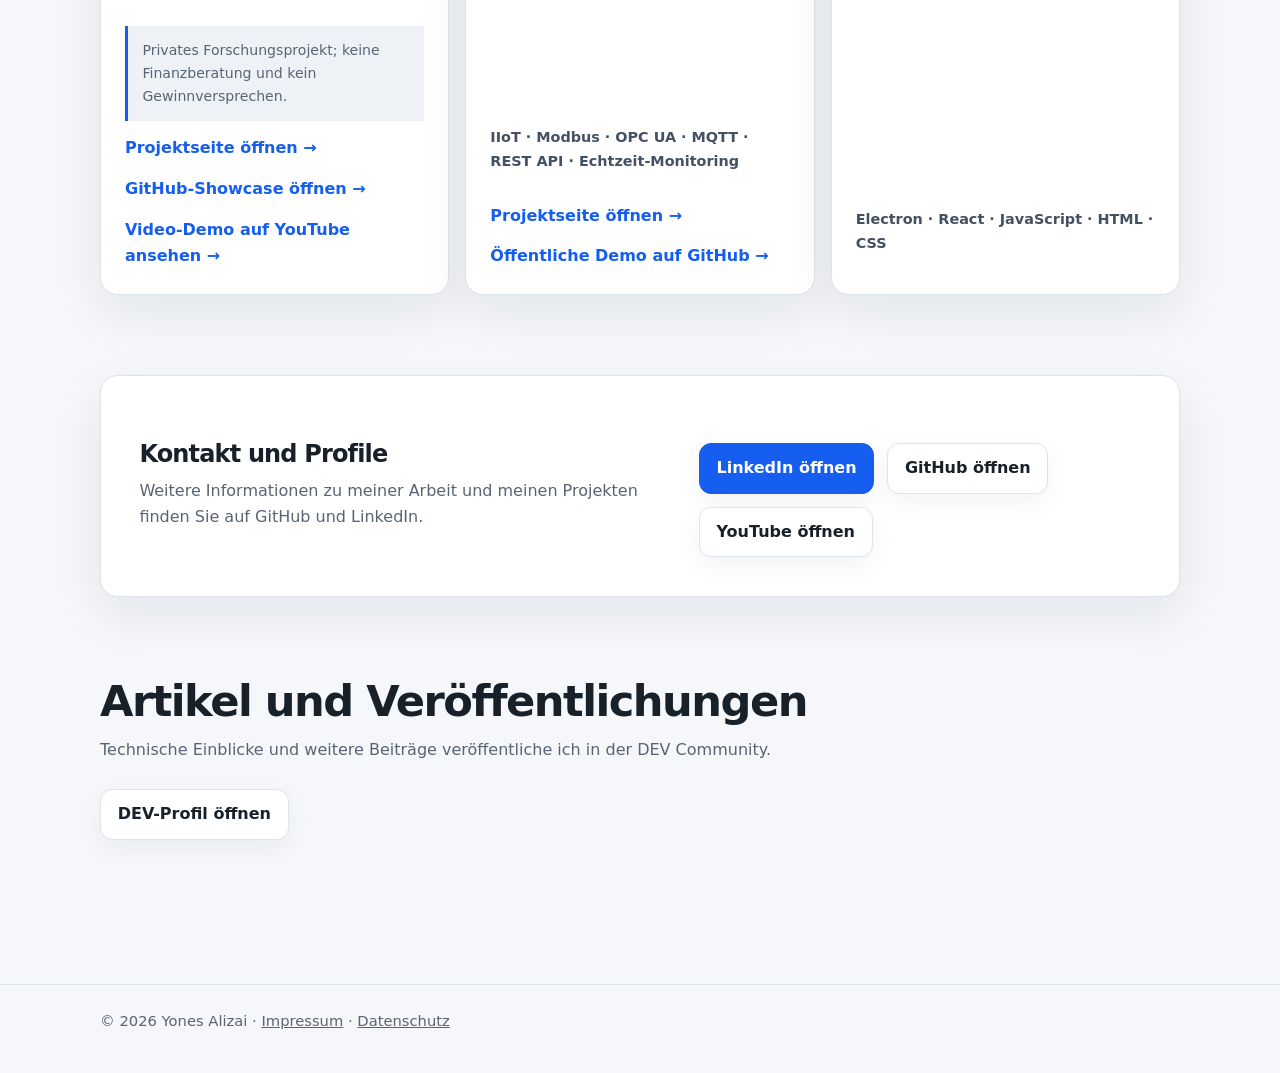
==== commit b110e8b5: "feat: Impressum und Datenschutz ergänzen" ====
--- a/index.html
+++ b/index.html
@@ -579,7 +579,7 @@
 
   <footer>
     <div class="container">
-      © <span id="year"></span> Yones Alizai
+      © <span id="year"></span> Yones Alizai · <a href="/impressum.html">Impressum</a> · <a href="/datenschutz.html">Datenschutz</a>
     </div>
   </footer>
 
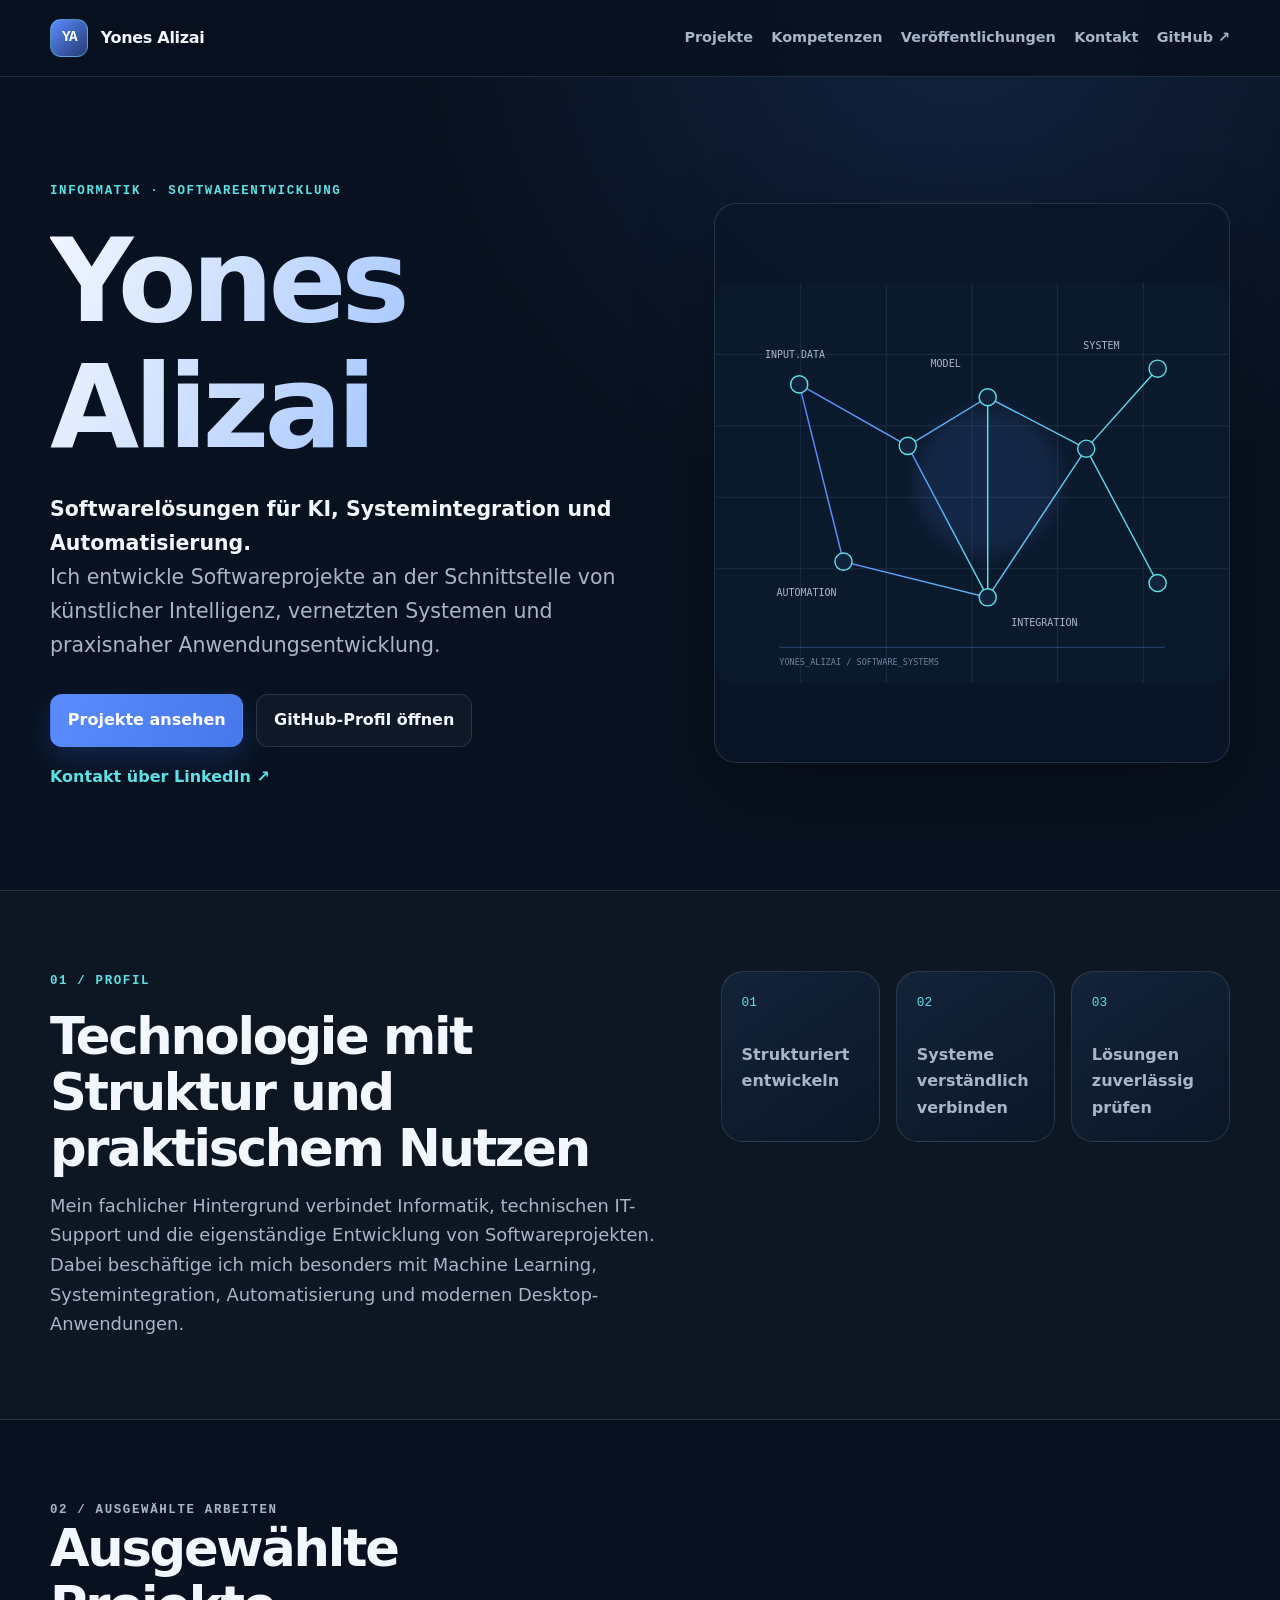
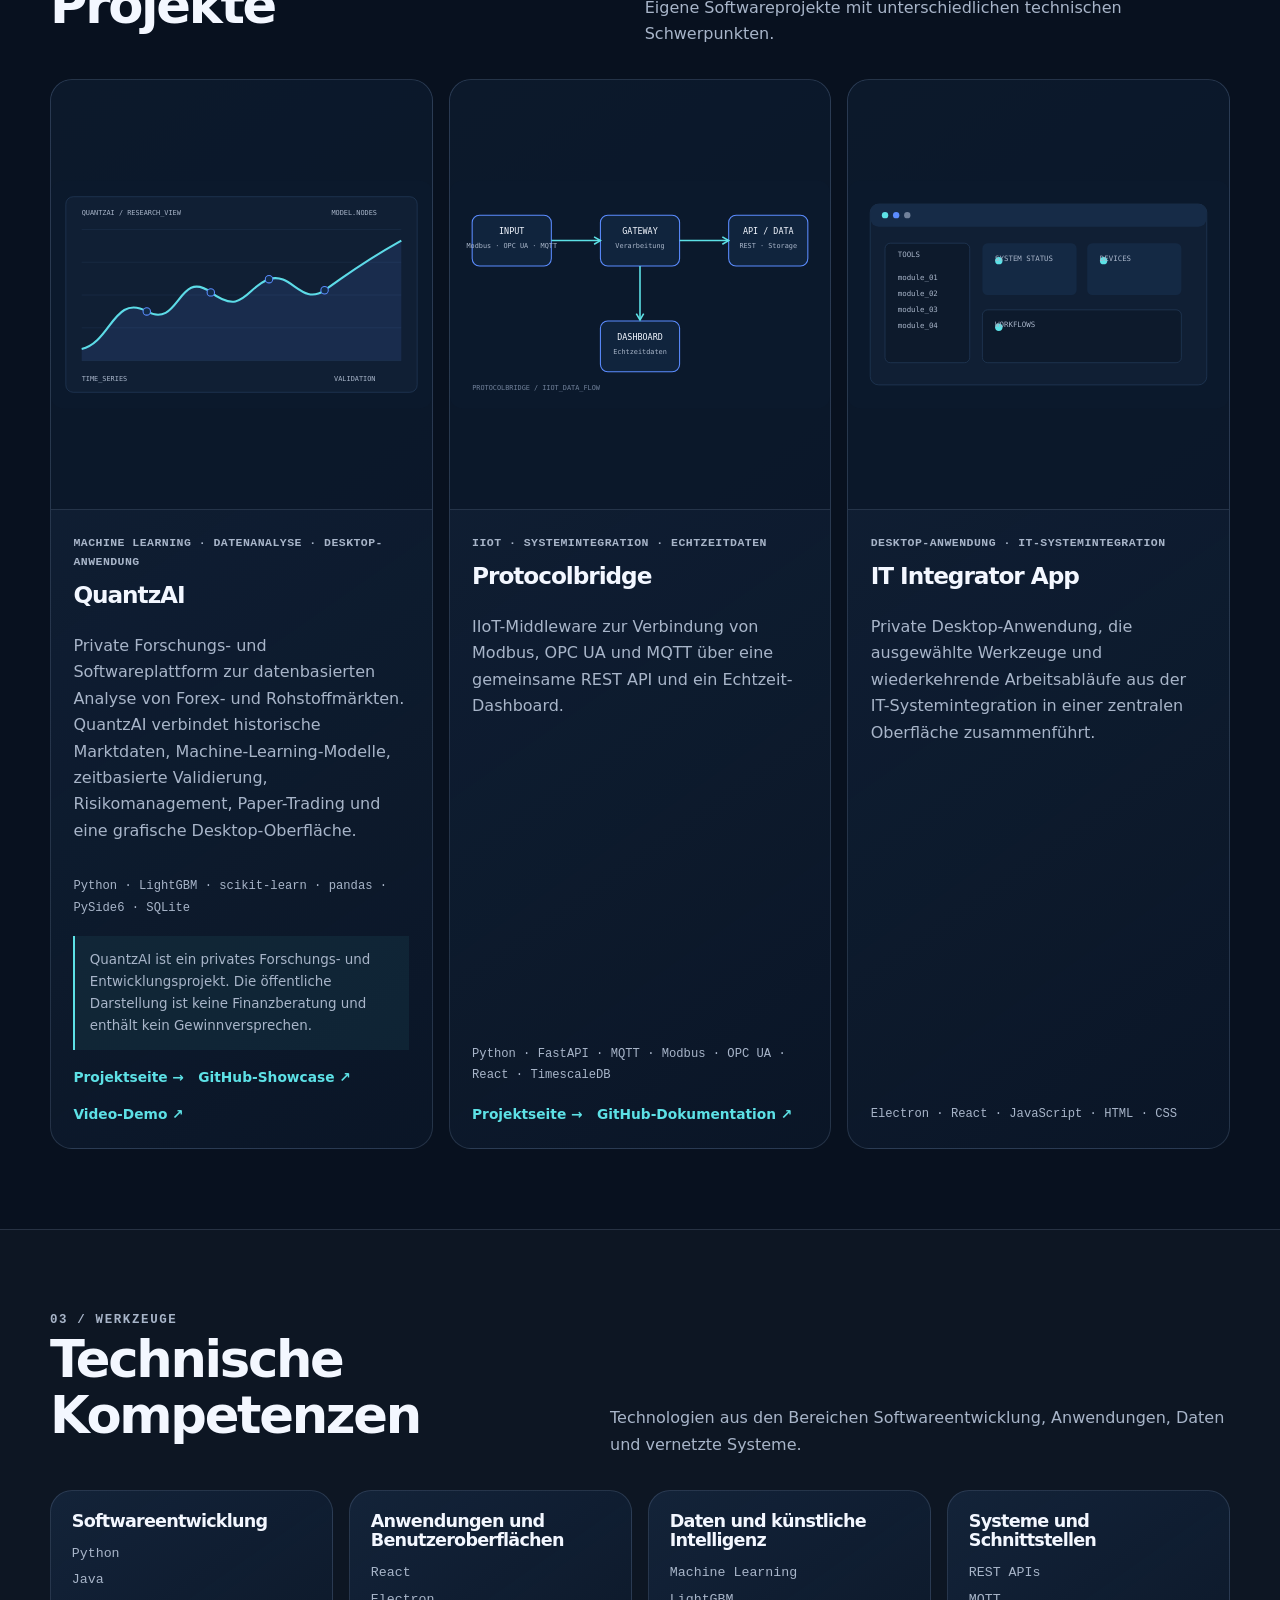
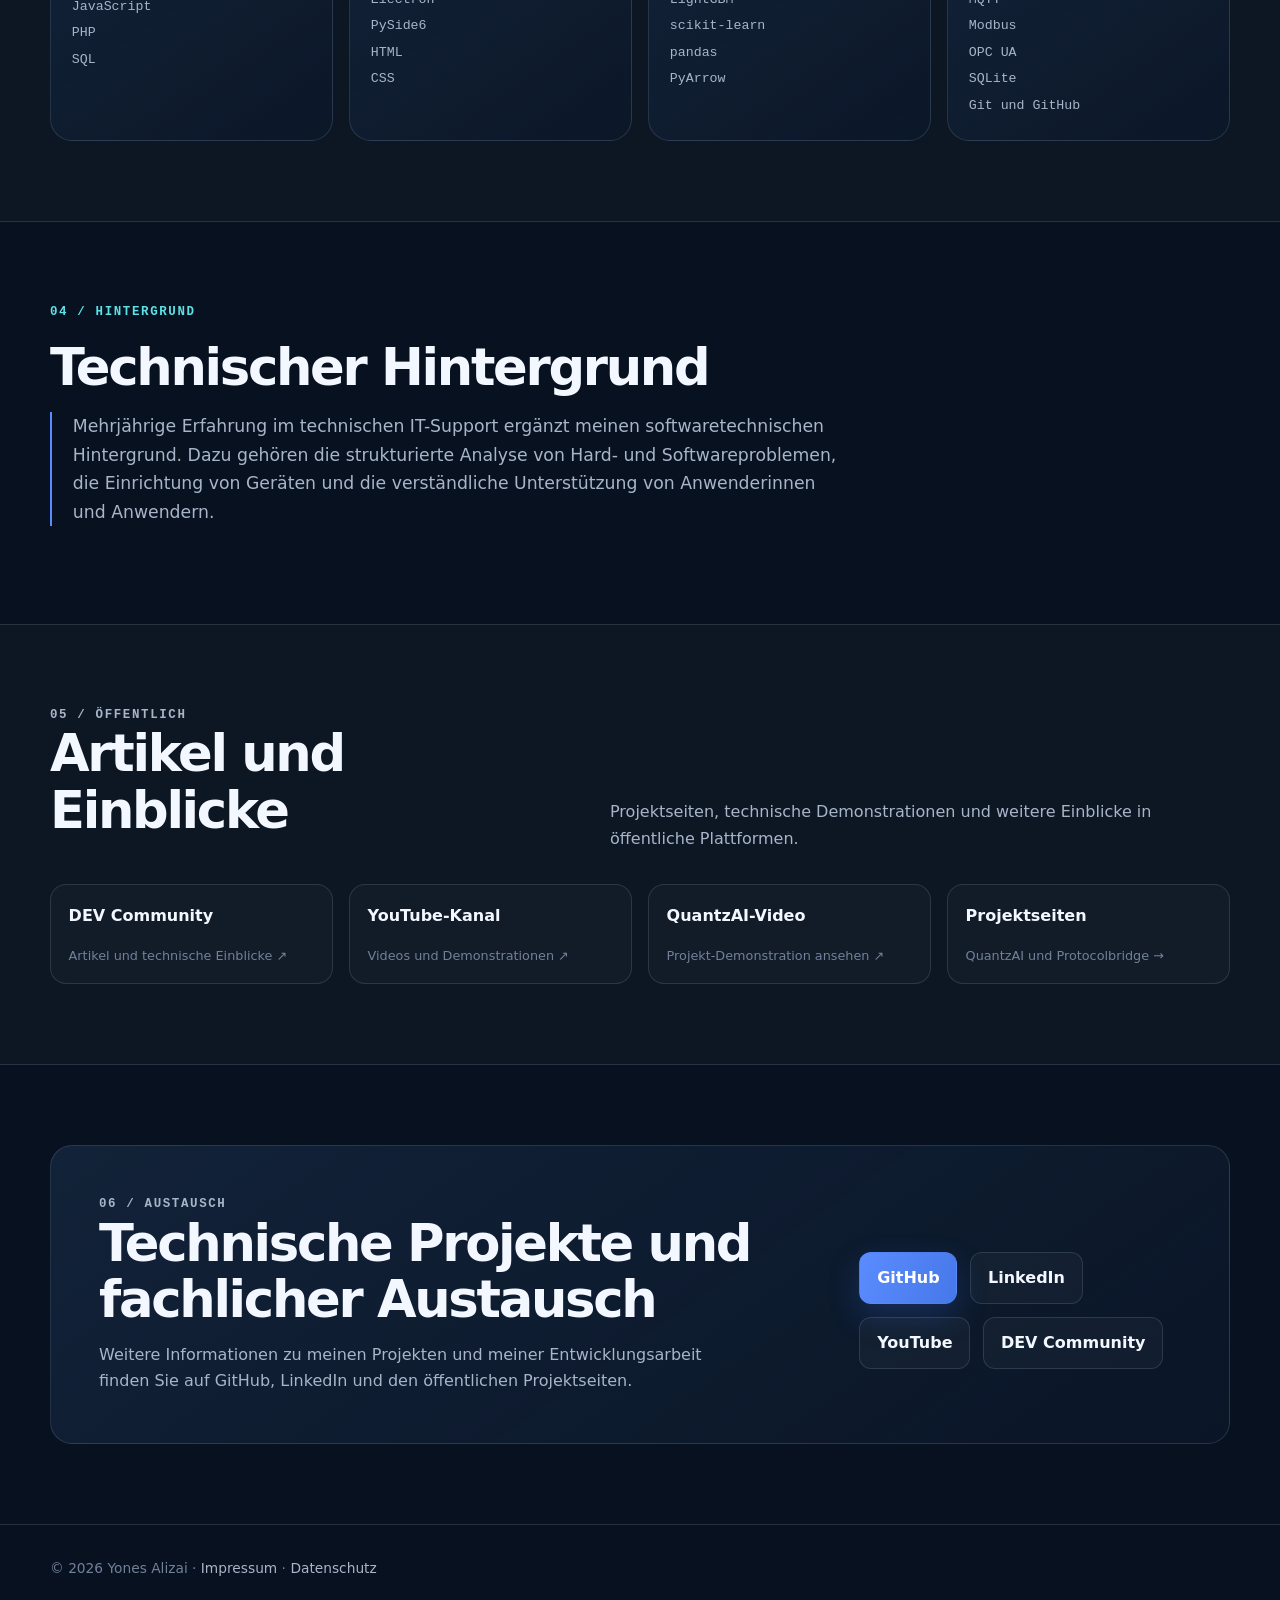
==== commit 02344812: "feat: Portfolio visuell und inhaltlich modernisieren" ====
--- a/index.html
+++ b/index.html
@@ -3,588 +3,73 @@
 <head>
   <meta charset="utf-8">
   <meta name="viewport" content="width=device-width, initial-scale=1">
-
-  <title>Yones Alizai | Informatiker & Softwareentwickler</title>
-  <meta name="description" content="Yones Alizai – Informatiker und Softwareentwickler mit Schwerpunkten in künstlicher Intelligenz, Systemintegration und Automatisierung. Projekte: QuantzAI, Protocolbridge und IT Integrator App.">
+  <title>Yones Alizai | Informatiker &amp; Softwareentwickler</title>
+  <meta name="description" content="Yones Alizai ist Informatiker und Softwareentwickler mit Schwerpunkten in künstlicher Intelligenz, Systemintegration und Automatisierung.">
   <meta name="author" content="Yones Alizai">
   <meta name="robots" content="index, follow">
   <link rel="canonical" href="https://yonesit.github.io/">
-
   <meta property="og:type" content="website">
   <meta property="og:locale" content="de_DE">
-  <meta property="og:title" content="Yones Alizai | Informatiker & Softwareentwickler">
-  <meta property="og:description" content="Softwareentwicklung, künstliche Intelligenz, Systemintegration und Automatisierung.">
+  <meta property="og:title" content="Yones Alizai | Informatiker &amp; Softwareentwickler">
+  <meta property="og:description" content="Softwarelösungen für KI, Systemintegration und Automatisierung.">
   <meta property="og:url" content="https://yonesit.github.io/">
   <meta property="og:site_name" content="Yones Alizai">
   <meta name="twitter:card" content="summary">
   <meta name="twitter:title" content="Yones Alizai | Informatiker &amp; Softwareentwickler">
-  <meta name="twitter:description" content="Softwareentwicklung, künstliche Intelligenz, Systemintegration und Automatisierung.">
+  <meta name="twitter:description" content="Softwarelösungen für KI, Systemintegration und Automatisierung.">
   <link rel="icon" href="assets/favicon.svg" type="image/svg+xml">
-
-  <style>
-    :root {
-      --background: #f5f7fa;
-      --surface: #ffffff;
-      --surface-muted: #eef2f6;
-      --text: #18202a;
-      --text-muted: #586474;
-      --accent: #155eef;
-      --accent-dark: #0d47bd;
-      --border: #dce3eb;
-      --shadow: 0 18px 50px rgba(15, 23, 42, 0.08);
-      --radius: 18px;
-      --max-width: 1080px;
-    }
-
-    * {
-      box-sizing: border-box;
-    }
-
-    .skip-link {
-      position: absolute;
-      left: 1rem;
-      top: -4rem;
-      z-index: 20;
-      padding: 0.65rem 0.9rem;
-      border-radius: 0.5rem;
-      background: var(--text);
-      color: #fff;
-    }
-
-    .skip-link:focus { top: 1rem; }
-
-    html {
-      scroll-behavior: smooth;
-    }
-
-    body {
-      margin: 0;
-      font-family: Inter, ui-sans-serif, system-ui, -apple-system, BlinkMacSystemFont,
-        "Segoe UI", sans-serif;
-      color: var(--text);
-      background:
-        radial-gradient(circle at top right, rgba(21, 94, 239, 0.10), transparent 32rem),
-        var(--background);
-      line-height: 1.65;
-    }
-
-    a {
-      color: inherit;
-    }
-
-    .container {
-      width: min(calc(100% - 2rem), var(--max-width));
-      margin-inline: auto;
-    }
-
-    .site-header {
-      position: sticky;
-      top: 0;
-      z-index: 10;
-      border-bottom: 1px solid rgba(220, 227, 235, 0.85);
-      background: rgba(245, 247, 250, 0.88);
-      backdrop-filter: blur(14px);
-    }
-
-    .nav {
-      min-height: 68px;
-      display: flex;
-      align-items: center;
-      justify-content: space-between;
-      gap: 1rem;
-    }
-
-    .brand {
-      font-weight: 800;
-      text-decoration: none;
-      letter-spacing: -0.02em;
-    }
-
-    .nav-links {
-      display: flex;
-      flex-wrap: wrap;
-      gap: 1rem;
-    }
-
-    .nav-links a {
-      color: var(--text-muted);
-      font-size: 0.95rem;
-      font-weight: 650;
-      text-decoration: none;
-    }
-
-    .nav-links a:hover,
-    .nav-links a:focus-visible {
-      color: var(--accent);
-    }
-
-    main {
-      padding: 5.5rem 0 4rem;
-    }
-
-    .hero {
-      display: grid;
-      grid-template-columns: minmax(0, 1fr) auto;
-      align-items: center;
-      gap: 3rem;
-      padding-bottom: 5rem;
-    }
-
-    .eyebrow {
-      margin: 0 0 0.75rem;
-      color: var(--accent);
-      font-size: 0.92rem;
-      font-weight: 800;
-      letter-spacing: 0.08em;
-      text-transform: uppercase;
-    }
-
-    h1,
-    h2,
-    h3 {
-      margin-top: 0;
-      line-height: 1.15;
-      letter-spacing: -0.035em;
-    }
-
-    h1 {
-      max-width: 820px;
-      margin-bottom: 1.25rem;
-      font-size: clamp(2.5rem, 7vw, 5rem);
-    }
-
-    h1 span {
-      color: var(--accent);
-    }
-
-    .lead {
-      max-width: 760px;
-      margin: 0;
-      color: var(--text-muted);
-      font-size: clamp(1.08rem, 2vw, 1.25rem);
-    }
-
-    .hero-mark {
-      width: 160px;
-      aspect-ratio: 1;
-      display: grid;
-      place-items: center;
-      border: 1px solid rgba(21, 94, 239, 0.22);
-      border-radius: 36px;
-      background: linear-gradient(145deg, var(--surface), #e8efff);
-      box-shadow: var(--shadow);
-      color: var(--accent);
-      font-size: 3.6rem;
-      font-weight: 900;
-      letter-spacing: -0.08em;
-    }
-
-    .actions {
-      display: flex;
-      flex-wrap: wrap;
-      gap: 0.8rem;
-      margin-top: 1.8rem;
-    }
-
-    .button {
-      display: inline-flex;
-      align-items: center;
-      justify-content: center;
-      min-height: 46px;
-      padding: 0.7rem 1.05rem;
-      border: 1px solid var(--border);
-      border-radius: 12px;
-      background: var(--surface);
-      font-weight: 750;
-      text-decoration: none;
-      box-shadow: 0 8px 24px rgba(15, 23, 42, 0.05);
-    }
-
-    .button-primary {
-      border-color: var(--accent);
-      background: var(--accent);
-      color: white;
-    }
-
-    .button:hover,
-    .button:focus-visible {
-      transform: translateY(-1px);
-    }
-
-    :focus-visible {
-      outline: 3px solid #ffb000;
-      outline-offset: 3px;
-    }
-
-    section {
-      scroll-margin-top: 92px;
-      margin-bottom: 5rem;
-    }
-
-    .section-heading {
-      max-width: 720px;
-      margin-bottom: 1.6rem;
-    }
-
-    .section-heading h2 {
-      margin-bottom: 0.65rem;
-      font-size: clamp(1.9rem, 4vw, 2.7rem);
-    }
-
-    .section-heading p {
-      margin: 0;
-      color: var(--text-muted);
-    }
-
-    .about-card,
-    .project-card,
-    .contact-card {
-      border: 1px solid var(--border);
-      border-radius: var(--radius);
-      background: var(--surface);
-      box-shadow: var(--shadow);
-    }
-
-    .about-card {
-      padding: clamp(1.5rem, 4vw, 2.4rem);
-    }
-
-    .about-card p {
-      max-width: 850px;
-      margin: 0;
-      color: var(--text-muted);
-      font-size: 1.05rem;
-    }
-
-    .skills {
-      display: flex;
-      flex-wrap: wrap;
-      gap: 0.65rem;
-      margin-top: 1.4rem;
-    }
-
-    .skill {
-      padding: 0.45rem 0.7rem;
-      border: 1px solid var(--border);
-      border-radius: 999px;
-      background: var(--surface-muted);
-      color: #364152;
-      font-size: 0.92rem;
-      font-weight: 700;
-    }
-
-    .project-grid {
-      display: grid;
-      grid-template-columns: repeat(3, minmax(0, 1fr));
-      gap: 1rem;
-    }
-
-    .project-card {
-      display: flex;
-      flex-direction: column;
-      padding: 1.5rem;
-    }
-
-    .project-card h3 {
-      margin-bottom: 0.75rem;
-      font-size: 1.35rem;
-    }
-
-    .project-card p {
-      margin-top: 0;
-      color: var(--text-muted);
-    }
-
-    .project-card .meta {
-      margin-top: auto;
-      padding-top: 0.8rem;
-      color: #445064;
-      font-size: 0.9rem;
-      font-weight: 700;
-    }
-
-    .project-link {
-      display: inline-block;
-      margin-top: 0.9rem;
-      color: var(--accent);
-      font-weight: 800;
-      text-decoration: none;
-    }
-
-    .notice {
-      margin-top: 1rem;
-      padding: 0.8rem 0.9rem;
-      border-left: 3px solid var(--accent);
-      background: var(--surface-muted);
-      color: var(--text-muted);
-      font-size: 0.88rem;
-    }
-
-    .contact-card {
-      display: flex;
-      align-items: center;
-      justify-content: space-between;
-      gap: 1.5rem;
-      padding: clamp(1.5rem, 4vw, 2.4rem);
-    }
-
-    .contact-card h2 {
-      margin-bottom: 0.55rem;
-    }
-
-    .contact-card p {
-      max-width: 650px;
-      margin: 0;
-      color: var(--text-muted);
-    }
-
-    footer {
-      padding: 1.5rem 0 2.5rem;
-      border-top: 1px solid var(--border);
-      color: var(--text-muted);
-      font-size: 0.92rem;
-    }
-
-    @media (max-width: 850px) {
-      .hero {
-        grid-template-columns: 1fr;
-      }
-
-      .hero-mark {
-        display: none;
-      }
-
-      .project-grid {
-        grid-template-columns: 1fr;
-      }
-    }
-
-    @media (max-width: 620px) {
-      main {
-        padding-top: 3.5rem;
-      }
-
-      .nav {
-        align-items: flex-start;
-        flex-direction: column;
-        padding: 0.8rem 0;
-      }
-
-      .nav-links {
-        gap: 0.75rem;
-      }
-
-      .contact-card {
-        align-items: flex-start;
-        flex-direction: column;
-      }
-    }
-  </style>
-
+  <link rel="stylesheet" href="assets/css/main.css">
   <script type="application/ld+json">
-  {
-    "@context": "https://schema.org",
-    "@type": "ProfilePage",
-    "mainEntity": {
-      "@type": "Person",
-      "name": "Yones Alizai",
-      "url": "https://yonesit.github.io/",
-      "jobTitle": "Informatiker und Softwareentwickler",
-      "description": "Informatiker und Softwareentwickler mit Schwerpunkten in künstlicher Intelligenz, Systemintegration und Automatisierung.",
-      "sameAs": [
-        "https://github.com/yonesit",
-        "https://www.linkedin.com/in/yones-alizai-8b3046333",
-        "https://www.youtube.com/@yones-alizai",
-        "https://dev.to/yonesit"
-      ],
-      "knowsAbout": [
-        "Softwareentwicklung",
-        "Künstliche Intelligenz",
-        "Systemintegration",
-        "Automatisierung",
-        "Python",
-        "Java",
-        "React",
-        "Electron",
-        "Machine Learning"
-      ]
-    }
-  }
+  {"@context":"https://schema.org","@type":"ProfilePage","mainEntity":{"@type":"Person","name":"Yones Alizai","url":"https://yonesit.github.io/","jobTitle":"Informatiker und Softwareentwickler","description":"Informatiker und Softwareentwickler mit Schwerpunkten in künstlicher Intelligenz, Systemintegration und Automatisierung.","sameAs":["https://github.com/yonesit","https://www.linkedin.com/in/yones-alizai-8b3046333","https://www.youtube.com/@yones-alizai","https://dev.to/yonesit"],"knowsAbout":["Softwareentwicklung","Künstliche Intelligenz","Systemintegration","Automatisierung","Python","Machine Learning","IIoT"]}}
   </script>
 </head>
-
 <body>
-  <a class="skip-link" href="#start">Zum Hauptinhalt springen</a>
+  <a class="skip-link" href="#main-content">Zum Hauptinhalt springen</a>
   <header class="site-header">
     <nav class="container nav" aria-label="Hauptnavigation">
-      <a class="brand" href="#start">Yones Alizai</a>
-      <div class="nav-links">
-        <a href="#ueber-mich">Über mich</a>
-        <a href="#projekte">Projekte</a>
-        <a href="#kontakt">Kontakt</a>
-      </div>
+      <a class="brand" href="#top"><span class="brand-mark" aria-hidden="true">YA</span><span class="brand-name">Yones Alizai</span></a>
+      <div class="nav-links"><a href="#projekte">Projekte</a><a href="#kompetenzen">Kompetenzen</a><a href="#veroeffentlichungen">Veröffentlichungen</a><a href="#kontakt">Kontakt</a><a href="https://github.com/yonesit">GitHub ↗</a></div>
     </nav>
   </header>
-
-  <main id="start">
-    <div class="container">
+  <main id="main-content">
+    <div class="container" id="top">
       <section class="hero" aria-labelledby="hero-title">
         <div>
-          <p class="eyebrow">Informatik · Softwareentwicklung</p>
-          <h1 id="hero-title">Hallo, ich bin <span>Yones Alizai.</span></h1>
-          <p class="lead">
-            Ich entwickle Softwareprojekte mit Schwerpunkten in künstlicher
-            Intelligenz, Systemintegration und Automatisierung.
-          </p>
-
-          <div class="actions">
-            <a class="button button-primary" href="#projekte">Projekte ansehen</a>
-            <a class="button" href="https://github.com/yonesit" rel="me">GitHub</a>
-            <a class="button" href="https://www.linkedin.com/in/yones-alizai-8b3046333" rel="me">LinkedIn</a>
-            <a class="button" href="https://www.youtube.com/@yones-alizai" rel="me">YouTube</a>
-            <a class="button" href="https://dev.to/yonesit" rel="me">DEV Community</a>
-          </div>
+          <p class="eyebrow">INFORMATIK · SOFTWAREENTWICKLUNG</p>
+          <h1 id="hero-title" class="gradient-text">Yones Alizai</h1>
+          <p class="hero-copy"><strong>Softwarelösungen für KI, Systemintegration und Automatisierung.</strong><br>Ich entwickle Softwareprojekte an der Schnittstelle von künstlicher Intelligenz, vernetzten Systemen und praxisnaher Anwendungsentwicklung.</p>
+          <div class="actions"><a class="button button-primary" href="#projekte">Projekte ansehen</a><a class="button" href="https://github.com/yonesit">GitHub-Profil öffnen</a><a class="button button-link" href="https://www.linkedin.com/in/yones-alizai-8b3046333">Kontakt über LinkedIn ↗</a></div>
         </div>
-
-        <div class="hero-mark" aria-hidden="true">YA</div>
-      </section>
-
-      <section id="ueber-mich" aria-labelledby="about-title">
-        <div class="section-heading">
-          <h2 id="about-title">Über mich</h2>
-        </div>
-
-        <div class="about-card">
-          <p>
-            Ich verbinde praktische Erfahrung im technischen IT-Support mit der
-            eigenständigen Entwicklung von Softwareprojekten. Auf dieser Website
-            stelle ich ausgewählte Projekte und Demonstrationen vor. Die
-            vollständigen Quellcodes meiner Kernprojekte bleiben privat.
-          </p>
-
-          <div class="skills" aria-label="Kenntnisse">
-            <span class="skill">Python</span>
-            <span class="skill">Java</span>
-            <span class="skill">JavaScript</span>
-            <span class="skill">PHP</span>
-            <span class="skill">SQL</span>
-            <span class="skill">React</span>
-            <span class="skill">Electron</span>
-            <span class="skill">Machine Learning</span>
-            <span class="skill">REST APIs</span>
-            <span class="skill">Systemintegration</span>
-          </div>
-        </div>
-      </section>
-
-      <section id="projekte" aria-labelledby="projects-title">
-        <div class="section-heading">
-          <h2 id="projects-title">Ausgewählte Projekte</h2>
-          <p>
-            Öffentliche Projektbeschreibungen und Demonstrationen – ohne vertraulichen Quellcode.
-          </p>
-        </div>
-
-        <div class="project-grid">
-          <article class="project-card">
-            <h3>QuantzAI</h3>
-            <p>
-              Private Machine-Learning-basierte Forschungs- und Softwareplattform
-              zur datenbasierten Analyse von Forex- und Rohstoffmärkten.
-              Das Projekt verbindet Marktdaten, Modellvalidierung,
-              Risikomanagement, Paper-Trading und eine Desktop-Oberfläche.
-            </p>
-            <p class="meta">
-              Python · LightGBM · scikit-learn · pandas · PySide6 · SQLite
-            </p>
-            <div class="notice">
-              Privates Forschungsprojekt; keine Finanzberatung und kein Gewinnversprechen.
-            </div>
-            <a class="project-link" href="quantzai.html">
-              Projektseite öffnen →
-            </a>
-            <a class="project-link" href="https://github.com/yonesit/quantzai-showcase">
-              GitHub-Showcase öffnen →
-            </a>
-            <a class="project-link" href="https://youtu.be/-rbE4jQJ4iU">
-              Video-Demo auf YouTube ansehen →
-            </a>
-          </article>
-
-          <article class="project-card">
-            <h3>Protocolbridge</h3>
-            <p>
-              IIoT-Middleware, die Modbus, OPC UA und MQTT über eine gemeinsame
-              REST API verbindet und technische Daten in einem
-              Echtzeit-Dashboard darstellt.
-            </p>
-            <p class="meta">
-              IIoT · Modbus · OPC UA · MQTT · REST API · Echtzeit-Monitoring
-            </p>
-            <a class="project-link" href="protocolbridge.html">
-              Projektseite öffnen →
-            </a>
-            <a class="project-link" href="https://github.com/yonesit/protocolbridge-demo">
-              Öffentliche Demo auf GitHub →
-            </a>
-          </article>
-
-          <article class="project-card">
-            <h3>IT Integrator App</h3>
-            <p>
-              Private Desktop-Anwendung für Aufgaben aus der IT-Systemintegration.
-              Sie führt ausgewählte technische Werkzeuge und Arbeitsabläufe in
-              einer zentralen Benutzeroberfläche zusammen.
-            </p>
-            <p class="meta">
-              Electron · React · JavaScript · HTML · CSS
-            </p>
-          </article>
-        </div>
-      </section>
-
-      <section id="kontakt" aria-labelledby="contact-title">
-        <div class="contact-card">
-          <div>
-            <h2 id="contact-title">Kontakt und Profile</h2>
-            <p>
-              Weitere Informationen zu meiner Arbeit und meinen Projekten finden
-              Sie auf GitHub und LinkedIn.
-            </p>
-          </div>
-
-          <div class="actions">
-            <a class="button button-primary" href="https://www.linkedin.com/in/yones-alizai-8b3046333">
-              LinkedIn öffnen
-            </a>
-            <a class="button" href="https://github.com/yonesit">
-              GitHub öffnen
-            </a>
-            <a class="button" href="https://www.youtube.com/@yones-alizai">
-              YouTube öffnen
-            </a>
-          </div>
-        </div>
-      </section>
-
-      <section id="veroeffentlichungen" aria-labelledby="publications-title">
-        <div class="section-heading">
-          <h2 id="publications-title">Artikel und Veröffentlichungen</h2>
-          <p>Technische Einblicke und weitere Beiträge veröffentliche ich in der DEV Community.</p>
-        </div>
-        <a class="button" href="https://dev.to/yonesit">DEV-Profil öffnen</a>
+        <div class="hero-visual"><img src="assets/graphics/hero-system.svg" width="720" height="560" alt="Abstrakte Illustration vernetzter Software- und Systemarchitektur"></div>
       </section>
     </div>
+
+    <section class="section section-muted" id="profil" aria-labelledby="profil-title">
+      <div class="container profile-layout">
+        <div><p class="kicker">01 / PROFIL</p><h2 id="profil-title">Technologie mit Struktur und praktischem Nutzen</h2><p class="profile-text">Mein fachlicher Hintergrund verbindet Informatik, technischen IT-Support und die eigenständige Entwicklung von Softwareprojekten. Dabei beschäftige ich mich besonders mit Machine Learning, Systemintegration, Automatisierung und modernen Desktop-Anwendungen.</p></div>
+        <div class="principles"><article class="principle"><span class="principle-number">01</span><p>Strukturiert entwickeln</p></article><article class="principle"><span class="principle-number">02</span><p>Systeme verständlich verbinden</p></article><article class="principle"><span class="principle-number">03</span><p>Lösungen zuverlässig prüfen</p></article></div>
+      </div>
+    </section>
+
+    <section class="section" id="projekte" aria-labelledby="projects-title">
+      <div class="container"><div class="section-heading"><div><p class="kicker">02 / AUSGEWÄHLTE ARBEITEN</p><h2 id="projects-title">Ausgewählte Projekte</h2></div><p>Eigene Softwareprojekte mit unterschiedlichen technischen Schwerpunkten.</p></div>
+        <div class="project-grid">
+          <article class="project-card"><img class="project-visual" src="assets/graphics/quantzai-visual.svg" width="720" height="430" alt="Abstrakte QuantzAI-Darstellung mit Datenkurve und Modellknoten"><div class="project-body"><p class="project-category">MACHINE LEARNING · DATENANALYSE · DESKTOP-ANWENDUNG</p><h3>QuantzAI</h3><p>Private Forschungs- und Softwareplattform zur datenbasierten Analyse von Forex- und Rohstoffmärkten. QuantzAI verbindet historische Marktdaten, Machine-Learning-Modelle, zeitbasierte Validierung, Risikomanagement, Paper-Trading und eine grafische Desktop-Oberfläche.</p><p class="tech-list">Python · LightGBM · scikit-learn · pandas · PySide6 · SQLite</p><div class="notice">QuantzAI ist ein privates Forschungs- und Entwicklungsprojekt. Die öffentliche Darstellung ist keine Finanzberatung und enthält kein Gewinnversprechen.</div><div class="project-links"><a href="quantzai.html">Projektseite →</a><a href="https://github.com/yonesit/quantzai-showcase">GitHub-Showcase ↗</a><a href="https://youtu.be/-rbE4jQJ4iU">Video-Demo ↗</a></div></div></article>
+          <article class="project-card"><img class="project-visual" src="assets/graphics/protocolbridge-visual.svg" width="720" height="430" alt="Abstrakte Protocolbridge-Darstellung eines IIoT-Datenflusses"><div class="project-body"><p class="project-category">IIOT · SYSTEMINTEGRATION · ECHTZEITDATEN</p><h3>Protocolbridge</h3><p>IIoT-Middleware zur Verbindung von Modbus, OPC UA und MQTT über eine gemeinsame REST API und ein Echtzeit-Dashboard.</p><p class="tech-list">Python · FastAPI · MQTT · Modbus · OPC UA · React · TimescaleDB</p><div class="project-links"><a href="protocolbridge.html">Projektseite →</a><a href="https://github.com/yonesit/protocolbridge-demo">GitHub-Dokumentation ↗</a></div></div></article>
+          <article class="project-card"><img class="project-visual" src="assets/graphics/it-integrator-visual.svg" width="720" height="430" alt="Abstrakte Oberfläche der IT Integrator App mit Werkzeugmodulen und Systemstatus"><div class="project-body"><p class="project-category">DESKTOP-ANWENDUNG · IT-SYSTEMINTEGRATION</p><h3>IT Integrator App</h3><p>Private Desktop-Anwendung, die ausgewählte Werkzeuge und wiederkehrende Arbeitsabläufe aus der IT-Systemintegration in einer zentralen Oberfläche zusammenführt.</p><p class="tech-list">Electron · React · JavaScript · HTML · CSS</p></div></article>
+        </div>
+      </div>
+    </section>
+
+    <section class="section section-muted" id="kompetenzen" aria-labelledby="skills-title"><div class="container"><div class="section-heading"><div><p class="kicker">03 / WERKZEUGE</p><h2 id="skills-title">Technische Kompetenzen</h2></div><p>Technologien aus den Bereichen Softwareentwicklung, Anwendungen, Daten und vernetzte Systeme.</p></div><div class="skill-grid"><article class="skill-group"><h3>Softwareentwicklung</h3><ul><li>Python</li><li>Java</li><li>JavaScript</li><li>PHP</li><li>SQL</li></ul></article><article class="skill-group"><h3>Anwendungen und Benutzeroberflächen</h3><ul><li>React</li><li>Electron</li><li>PySide6</li><li>HTML</li><li>CSS</li></ul></article><article class="skill-group"><h3>Daten und künstliche Intelligenz</h3><ul><li>Machine Learning</li><li>LightGBM</li><li>scikit-learn</li><li>pandas</li><li>PyArrow</li></ul></article><article class="skill-group"><h3>Systeme und Schnittstellen</h3><ul><li>REST APIs</li><li>MQTT</li><li>Modbus</li><li>OPC UA</li><li>SQLite</li><li>Git und GitHub</li></ul></article></div></div></section>
+
+    <section class="section" id="hintergrund" aria-labelledby="background-title"><div class="container"><p class="kicker">04 / HINTERGRUND</p><h2 id="background-title">Technischer Hintergrund</h2><p class="background-panel">Mehrjährige Erfahrung im technischen IT-Support ergänzt meinen softwaretechnischen Hintergrund. Dazu gehören die strukturierte Analyse von Hard- und Softwareproblemen, die Einrichtung von Geräten und die verständliche Unterstützung von Anwenderinnen und Anwendern.</p></div></section>
+
+    <section class="section section-muted" id="veroeffentlichungen" aria-labelledby="publication-title"><div class="container"><div class="section-heading"><div><p class="kicker">05 / ÖFFENTLICH</p><h2 id="publication-title">Artikel und Einblicke</h2></div><p>Projektseiten, technische Demonstrationen und weitere Einblicke in öffentliche Plattformen.</p></div><div class="link-grid"><a class="link-card" href="https://dev.to/yonesit"><strong>DEV Community</strong><span>Artikel und technische Einblicke ↗</span></a><a class="link-card" href="https://www.youtube.com/@yones-alizai"><strong>YouTube-Kanal</strong><span>Videos und Demonstrationen ↗</span></a><a class="link-card" href="https://youtu.be/-rbE4jQJ4iU"><strong>QuantzAI-Video</strong><span>Projekt-Demonstration ansehen ↗</span></a><a class="link-card" href="quantzai.html"><strong>Projektseiten</strong><span>QuantzAI und Protocolbridge →</span></a></div></div></section>
+
+    <section class="section" id="kontakt" aria-labelledby="contact-title"><div class="container"><div class="contact-panel"><div><p class="kicker">06 / AUSTAUSCH</p><h2 id="contact-title">Technische Projekte und fachlicher Austausch</h2><p>Weitere Informationen zu meinen Projekten und meiner Entwicklungsarbeit finden Sie auf GitHub, LinkedIn und den öffentlichen Projektseiten.</p></div><div class="actions"><a class="button button-primary" href="https://github.com/yonesit">GitHub</a><a class="button" href="https://www.linkedin.com/in/yones-alizai-8b3046333">LinkedIn</a><a class="button" href="https://www.youtube.com/@yones-alizai">YouTube</a><a class="button" href="https://dev.to/yonesit">DEV Community</a></div></div></div></section>
   </main>
-
-  <footer>
-    <div class="container">
-      © <span id="year"></span> Yones Alizai · <a href="/impressum.html">Impressum</a> · <a href="/datenschutz.html">Datenschutz</a>
-    </div>
-  </footer>
-
-  <script>
-    document.getElementById("year").textContent = new Date().getFullYear();
-  </script>
+  <footer><div class="container">© <span data-current-year></span> Yones Alizai · <a href="/impressum.html">Impressum</a> · <a href="/datenschutz.html">Datenschutz</a></div></footer>
+  <script src="assets/js/main.js" defer></script>
 </body>
 </html>
--- a/assets/css/main.css
+++ b/assets/css/main.css
@@ -0,0 +1,103 @@
+:root {
+  --ink: #f3f7ff;
+  --muted: #a8b5c9;
+  --dim: #71819a;
+  --bg: #08111f;
+  --bg-deep: #050b14;
+  --surface: #0e1a2b;
+  --surface-strong: #13243a;
+  --line: rgba(166, 191, 224, .17);
+  --blue: #5b8cff;
+  --cyan: #5de1e6;
+  --max: 1180px;
+  --radius: 22px;
+  font-family: Inter, ui-sans-serif, system-ui, -apple-system, BlinkMacSystemFont, "Segoe UI", sans-serif;
+  color: var(--ink);
+  background: var(--bg);
+}
+
+* { box-sizing: border-box; }
+html { scroll-behavior: smooth; }
+body { min-width: 320px; margin: 0; background: radial-gradient(circle at 75% 0%, rgba(60, 113, 214, .18), transparent 34rem), var(--bg); color: var(--ink); line-height: 1.65; }
+body::before { position: fixed; inset: 0; z-index: -1; opacity: .28; pointer-events: none; content: ""; background-image: linear-gradient(rgba(121, 168, 235, .06) 1px, transparent 1px), linear-gradient(90deg, rgba(121, 168, 235, .06) 1px, transparent 1px); background-size: 42px 42px; mask-image: linear-gradient(to bottom, black, transparent 70%); }
+a { color: inherit; }
+img, svg { max-width: 100%; }
+.container { width: min(calc(100% - 2.5rem), var(--max)); margin-inline: auto; }
+.skip-link { position: absolute; left: 1rem; top: -4rem; z-index: 50; padding: .7rem 1rem; border-radius: 10px; background: var(--cyan); color: #06121e; font-weight: 800; }
+.skip-link:focus { top: 1rem; }
+:focus-visible { outline: 3px solid var(--cyan); outline-offset: 4px; }
+.site-header { position: sticky; top: 0; z-index: 20; border-bottom: 1px solid var(--line); background: rgba(8, 17, 31, .86); backdrop-filter: blur(18px); }
+.nav { min-height: 76px; display: flex; align-items: center; justify-content: space-between; gap: 1.5rem; }
+.brand { display: inline-flex; align-items: center; gap: .8rem; color: var(--ink); font-weight: 800; text-decoration: none; }
+.brand-mark { display: grid; width: 38px; height: 38px; place-items: center; border: 1px solid rgba(93, 225, 230, .45); border-radius: 11px; background: linear-gradient(135deg, var(--blue), #243a73); color: white; font-family: ui-monospace, monospace; font-size: .9rem; letter-spacing: -.12em; }
+.brand-name { letter-spacing: -.02em; }
+.nav-links { display: flex; flex-wrap: wrap; justify-content: flex-end; gap: 1.15rem; }
+.nav-links a { color: var(--muted); font-size: .9rem; font-weight: 700; text-decoration: none; }
+.nav-links a:hover, .nav-links a:focus-visible { color: var(--cyan); }
+main { overflow: hidden; }
+.hero { display: grid; min-height: 690px; grid-template-columns: minmax(0, 1fr) minmax(320px, .85fr); align-items: center; gap: 3.5rem; padding: 6.5rem 0 6rem; }
+.eyebrow, .kicker { margin: 0 0 1rem; color: var(--cyan); font-family: ui-monospace, SFMono-Regular, Consolas, monospace; font-size: .78rem; font-weight: 800; letter-spacing: .13em; text-transform: uppercase; }
+h1, h2, h3 { margin-top: 0; line-height: 1.1; letter-spacing: -.045em; }
+h1 { max-width: 760px; margin-bottom: 1.4rem; font-size: clamp(3.5rem, 9vw, 7.8rem); }
+h2 { margin-bottom: .9rem; font-size: clamp(2rem, 4vw, 3.4rem); }
+h3 { margin-bottom: .6rem; font-size: 1.45rem; }
+.gradient-text { background: linear-gradient(110deg, var(--ink), #a5c6ff 62%, var(--cyan)); background-clip: text; -webkit-background-clip: text; color: transparent; }
+.hero-copy { max-width: 690px; color: var(--muted); font-size: clamp(1.05rem, 2vw, 1.28rem); }
+.hero-copy strong { color: var(--ink); font-weight: 650; }
+.actions { display: flex; flex-wrap: wrap; align-items: center; gap: .8rem; margin-top: 2rem; }
+.button { display: inline-flex; min-height: 48px; align-items: center; justify-content: center; gap: .5rem; padding: .75rem 1.05rem; border: 1px solid var(--line); border-radius: 12px; background: rgba(255, 255, 255, .03); color: var(--ink); font-weight: 800; text-decoration: none; transition: border-color .2s ease, background .2s ease, transform .2s ease; }
+.button:hover, .button:focus-visible { transform: translateY(-2px); border-color: rgba(93, 225, 230, .6); background: rgba(93, 225, 230, .09); }
+.button-primary { border-color: transparent; background: linear-gradient(110deg, var(--blue), #4778e9); color: white; box-shadow: 0 12px 30px rgba(53, 105, 218, .25); }
+.button-link { min-height: 0; padding: .25rem 0; border: 0; background: transparent; color: var(--cyan); }
+.hero-visual { position: relative; }
+.hero-visual::after { position: absolute; inset: 15% 12%; z-index: -1; border-radius: 50%; background: rgba(63, 116, 230, .2); filter: blur(70px); content: ""; }
+.hero-visual img, .project-visual { width: 100%; border: 1px solid var(--line); border-radius: var(--radius); background: rgba(10, 23, 41, .8); box-shadow: 0 30px 80px rgba(0, 0, 0, .25); }
+.section { padding: 5rem 0; }
+.section-muted { border-top: 1px solid var(--line); border-bottom: 1px solid var(--line); background: rgba(255, 255, 255, .018); }
+.section-heading { display: flex; align-items: end; justify-content: space-between; gap: 2rem; margin-bottom: 2rem; }
+.section-heading p, .muted { max-width: 620px; margin: 0; color: var(--muted); }
+.profile-layout { display: grid; grid-template-columns: 1.1fr .9fr; gap: 3rem; align-items: start; }
+.profile-text { margin: 0; color: var(--muted); font-size: 1.12rem; }
+.principles, .project-grid, .skill-grid, .link-grid { display: grid; gap: 1rem; }
+.principles { grid-template-columns: repeat(3, 1fr); }
+.principle, .project-card, .skill-group, .contact-panel, .legal-card { border: 1px solid var(--line); border-radius: var(--radius); background: linear-gradient(145deg, rgba(21, 38, 62, .82), rgba(11, 24, 42, .72)); }
+.principle { padding: 1.25rem; }
+.principle-number { display: block; margin-bottom: 1.8rem; color: var(--cyan); font-family: ui-monospace, monospace; font-size: .8rem; }
+.principle p { margin: 0; color: var(--muted); font-weight: 700; }
+.project-grid { grid-template-columns: repeat(3, 1fr); }
+.project-card { display: flex; flex-direction: column; overflow: hidden; }
+.project-visual { display: block; border: 0; border-bottom: 1px solid var(--line); border-radius: 0; box-shadow: none; }
+.project-body { display: flex; flex: 1; flex-direction: column; padding: 1.4rem; }
+.project-category { margin: 0 0 .7rem; color: var(--cyan); font-family: ui-monospace, monospace; font-size: .72rem; font-weight: 800; letter-spacing: .04em; }
+.project-body p { color: var(--muted); }
+.tech-list { margin: auto 0 0; padding-top: 1rem; color: var(--dim); font-family: ui-monospace, monospace; font-size: .76rem; line-height: 1.8; }
+.project-links { display: flex; flex-wrap: wrap; gap: .9rem; margin-top: 1rem; }
+.project-links a { color: var(--cyan); font-size: .86rem; font-weight: 800; text-decoration: none; }
+.notice { margin-top: 1rem; padding: .8rem .9rem; border-left: 2px solid var(--cyan); background: rgba(93, 225, 230, .06); color: var(--muted); font-size: .84rem; }
+.skill-grid { grid-template-columns: repeat(4, 1fr); }
+.skill-group { padding: 1.3rem; }
+.skill-group h3 { font-size: 1.1rem; }
+.skill-group ul { margin: 0; padding: 0; list-style: none; color: var(--muted); font-family: ui-monospace, monospace; font-size: .83rem; line-height: 2; }
+.background-panel { max-width: 800px; border-left: 2px solid var(--blue); padding-left: 1.3rem; color: var(--muted); font-size: 1.08rem; }
+.link-grid { grid-template-columns: repeat(4, 1fr); }
+.link-card { display: flex; min-height: 100px; flex-direction: column; justify-content: space-between; padding: 1.1rem; border: 1px solid var(--line); border-radius: 16px; background: rgba(255, 255, 255, .025); text-decoration: none; }
+.link-card:hover, .link-card:focus-visible { border-color: rgba(93, 225, 230, .55); background: rgba(93, 225, 230, .06); }
+.link-card span { color: var(--dim); font-size: .8rem; }
+.contact-panel { display: flex; align-items: center; justify-content: space-between; gap: 2rem; padding: clamp(1.5rem, 4vw, 3rem); }
+.contact-panel p { max-width: 620px; margin: 0; color: var(--muted); }
+footer { padding: 2rem 0 3rem; border-top: 1px solid var(--line); color: var(--dim); font-size: .86rem; }
+footer a { color: var(--muted); text-decoration: none; } footer a:hover { color: var(--cyan); }
+.legal-main { min-height: calc(100vh - 160px); padding: 5.5rem 0; }
+.legal-card { max-width: 850px; padding: clamp(1.5rem, 5vw, 3.5rem); }
+.legal-card p, .legal-card li { color: var(--muted); } .legal-card h2 { margin-top: 2.5rem; font-size: 1.5rem; } .legal-card address { color: var(--muted); font-style: normal; }
+.architecture { display: grid; grid-template-columns: repeat(4, 1fr); gap: .65rem; margin-top: 2rem; }
+.architecture-step { padding: 1rem; border: 1px solid var(--line); border-radius: 13px; background: rgba(255, 255, 255, .035); color: var(--muted); font-family: ui-monospace, monospace; font-size: .78rem; }
+.architecture-step strong { display: block; margin-bottom: .4rem; color: var(--cyan); font-size: .7rem; }
+.detail-hero { padding: 5.5rem 0 3rem; }
+.detail-hero .hero-copy { max-width: 820px; }
+.detail-card { padding: clamp(1.3rem, 4vw, 2.5rem); border: 1px solid var(--line); border-radius: var(--radius); background: rgba(14, 26, 43, .78); }
+.detail-grid { display: grid; grid-template-columns: 1.1fr .9fr; gap: 2rem; }
+.detail-card p, .detail-card li { color: var(--muted); }
+@media (max-width: 900px) { .hero { grid-template-columns: 1fr; min-height: auto; padding-top: 5rem; } .hero-visual { max-width: 650px; } .profile-layout, .detail-grid { grid-template-columns: 1fr; } .project-grid { grid-template-columns: 1fr; } .skill-grid { grid-template-columns: repeat(2, 1fr); } }
+@media (max-width: 640px) { .container { width: min(calc(100% - 1.5rem), var(--max)); } .nav { align-items: flex-start; flex-direction: column; padding: .75rem 0; } .nav-links { justify-content: flex-start; gap: .7rem 1rem; } h1 { font-size: clamp(3rem, 17vw, 5rem); } .hero { padding: 4rem 0; } .section { padding: 3.5rem 0; } .section-heading, .contact-panel { align-items: flex-start; flex-direction: column; } .principles, .link-grid { grid-template-columns: 1fr; } .skill-grid { grid-template-columns: 1fr; } .architecture { grid-template-columns: 1fr 1fr; } }
+@media (prefers-reduced-motion: reduce) { html { scroll-behavior: auto; } *, *::before, *::after { scroll-behavior: auto !important; transition-duration: .01ms !important; animation-duration: .01ms !important; animation-iteration-count: 1 !important; } }
